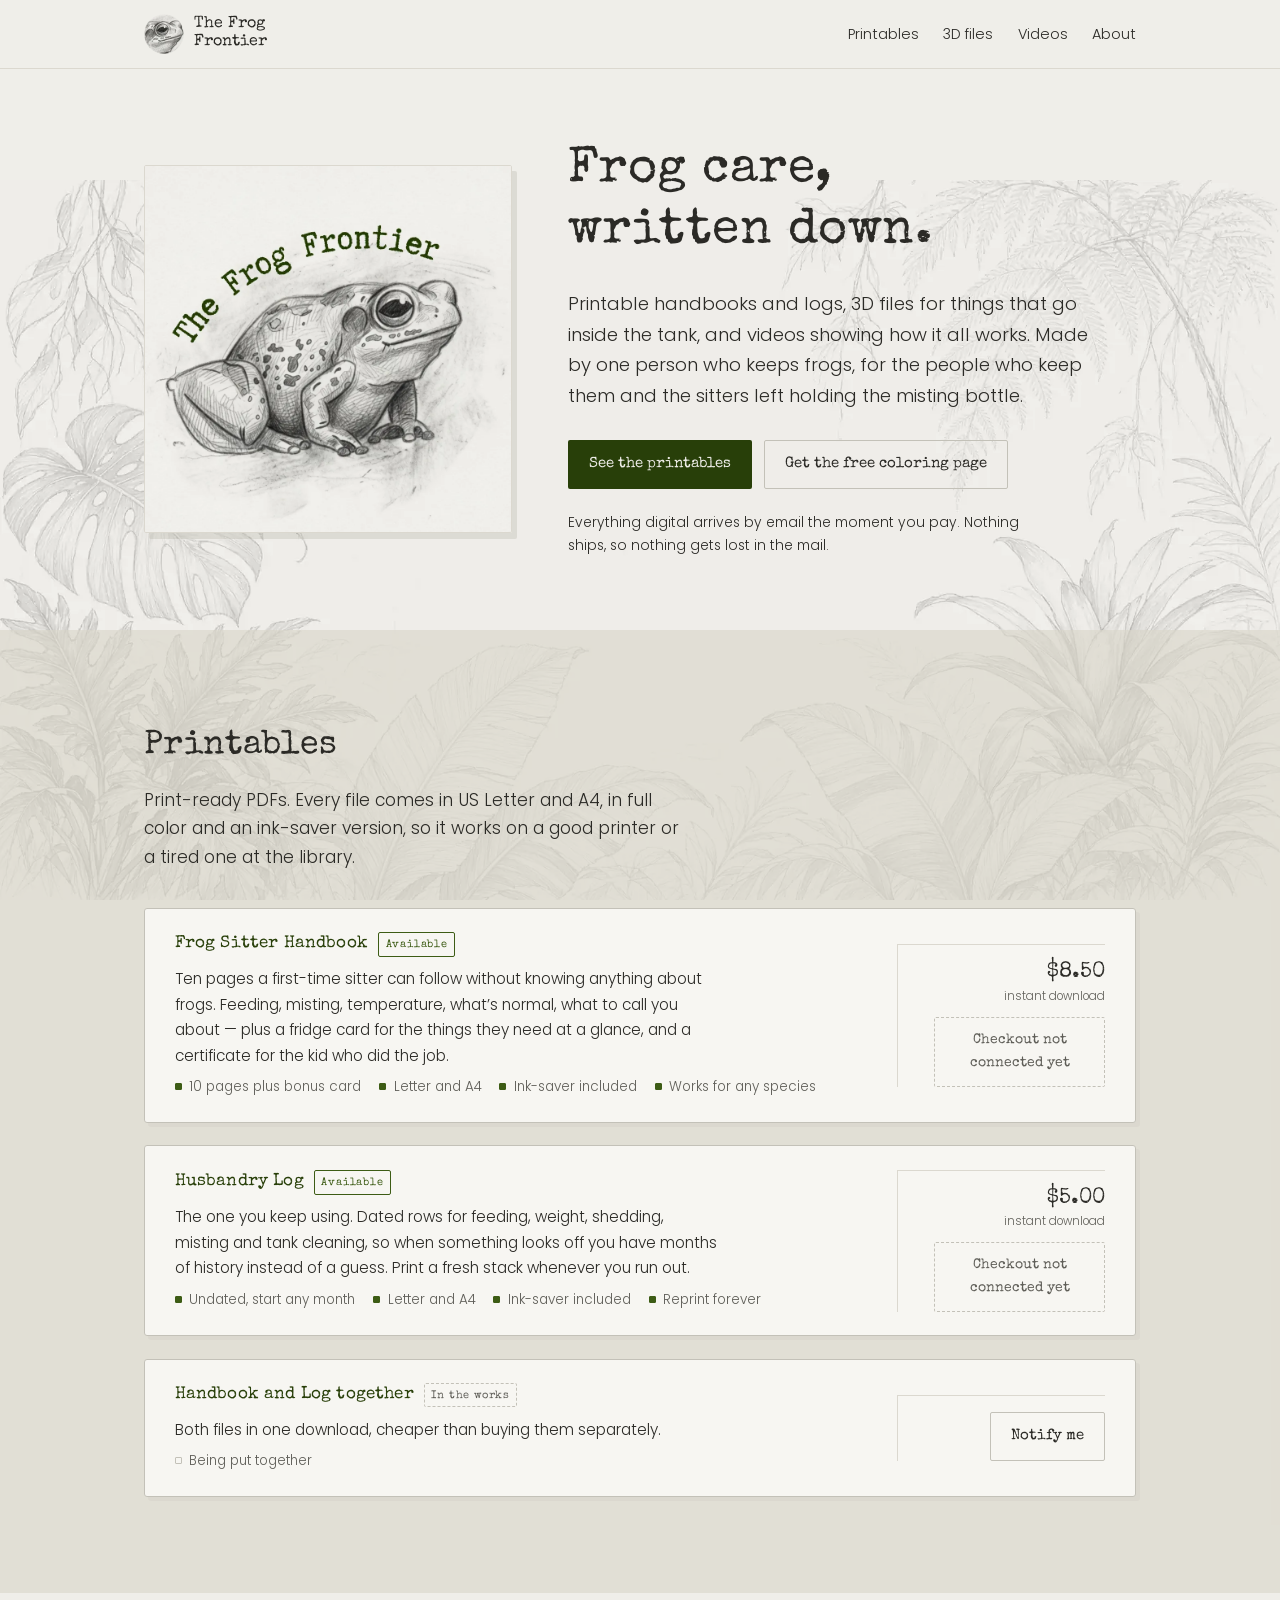
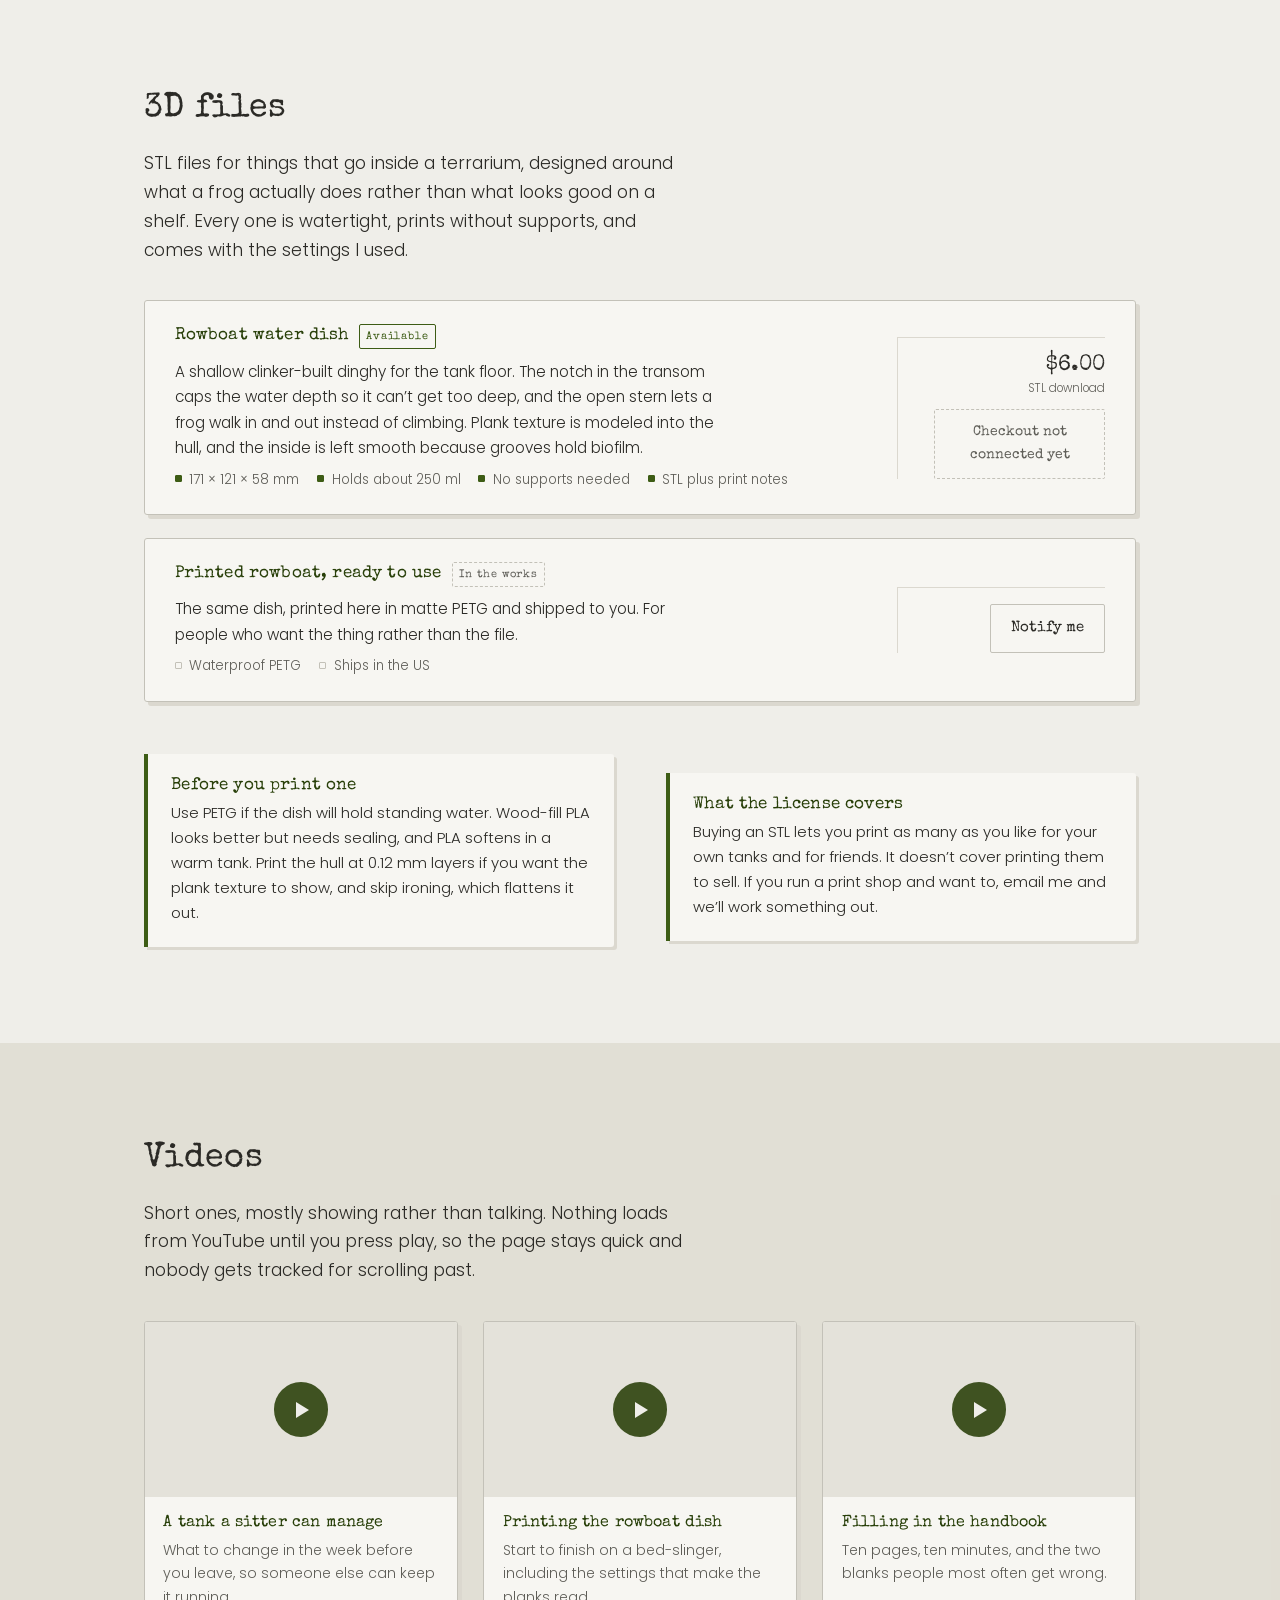
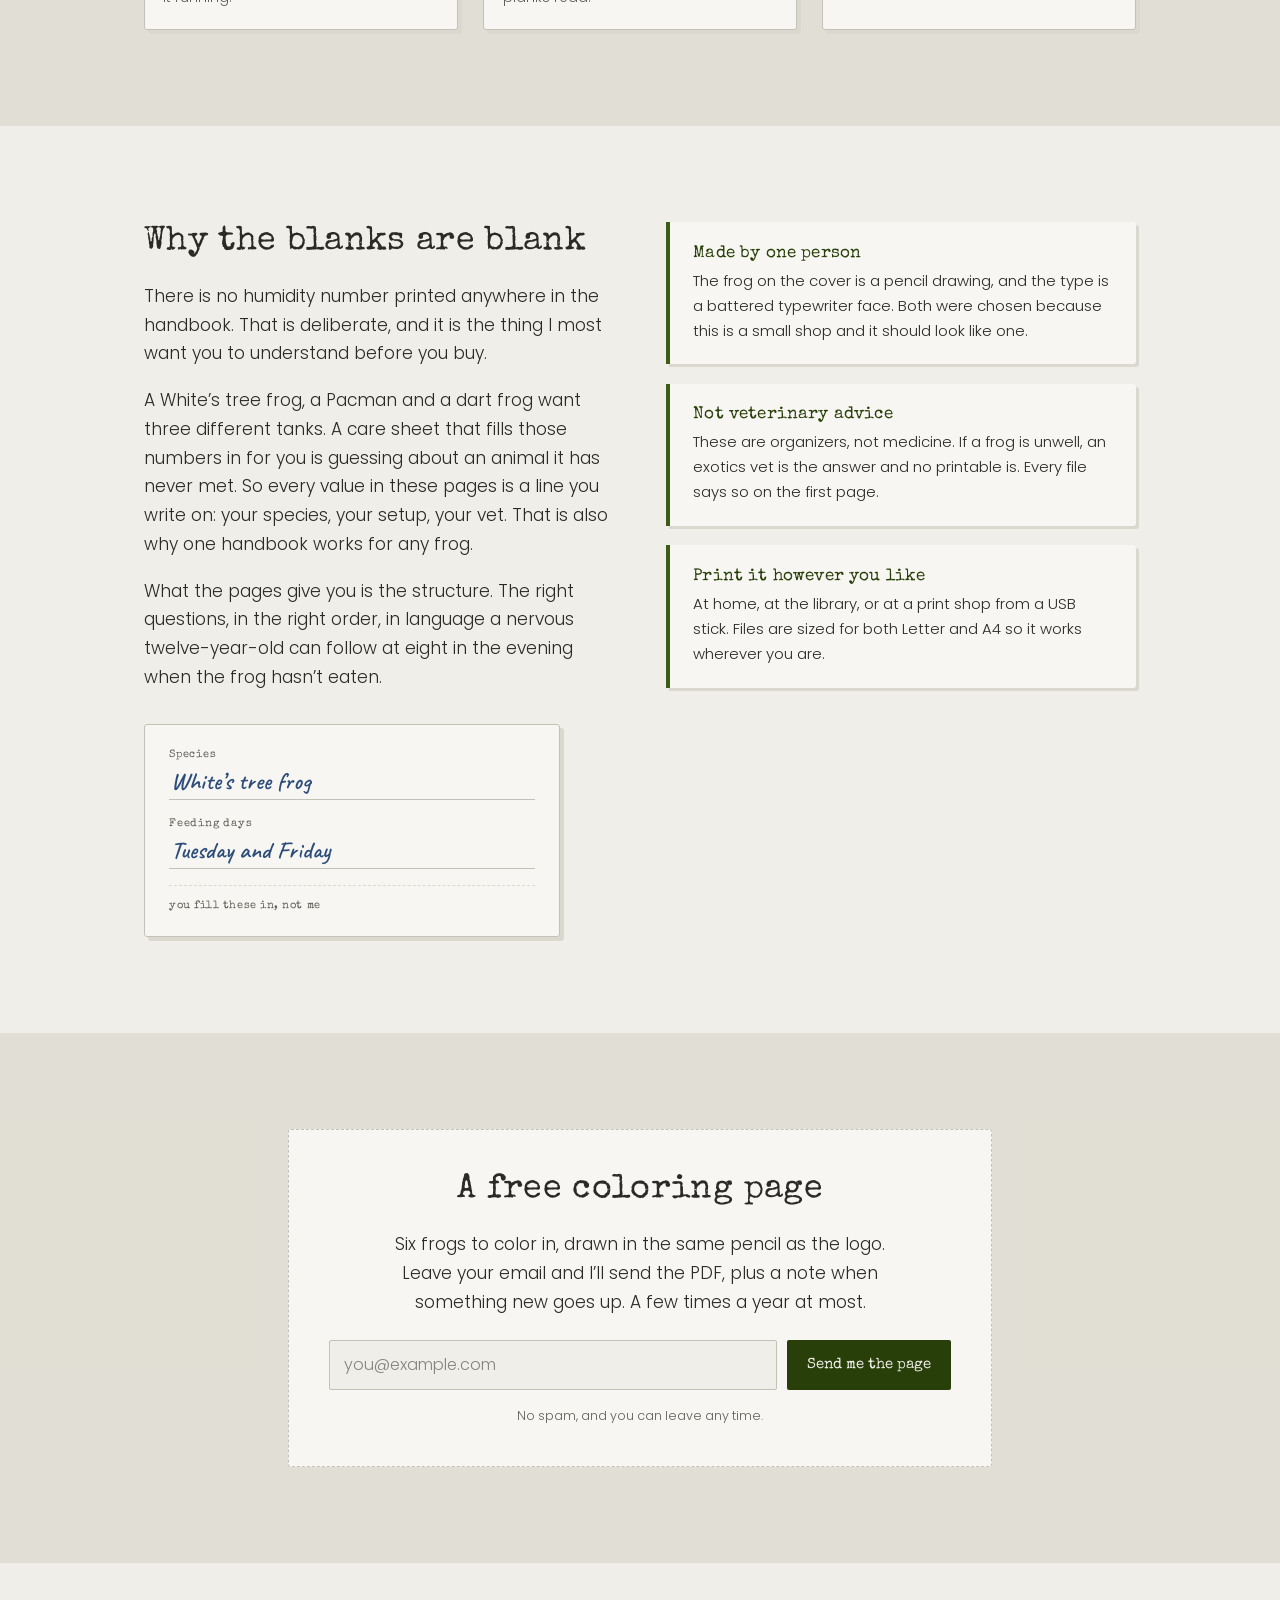
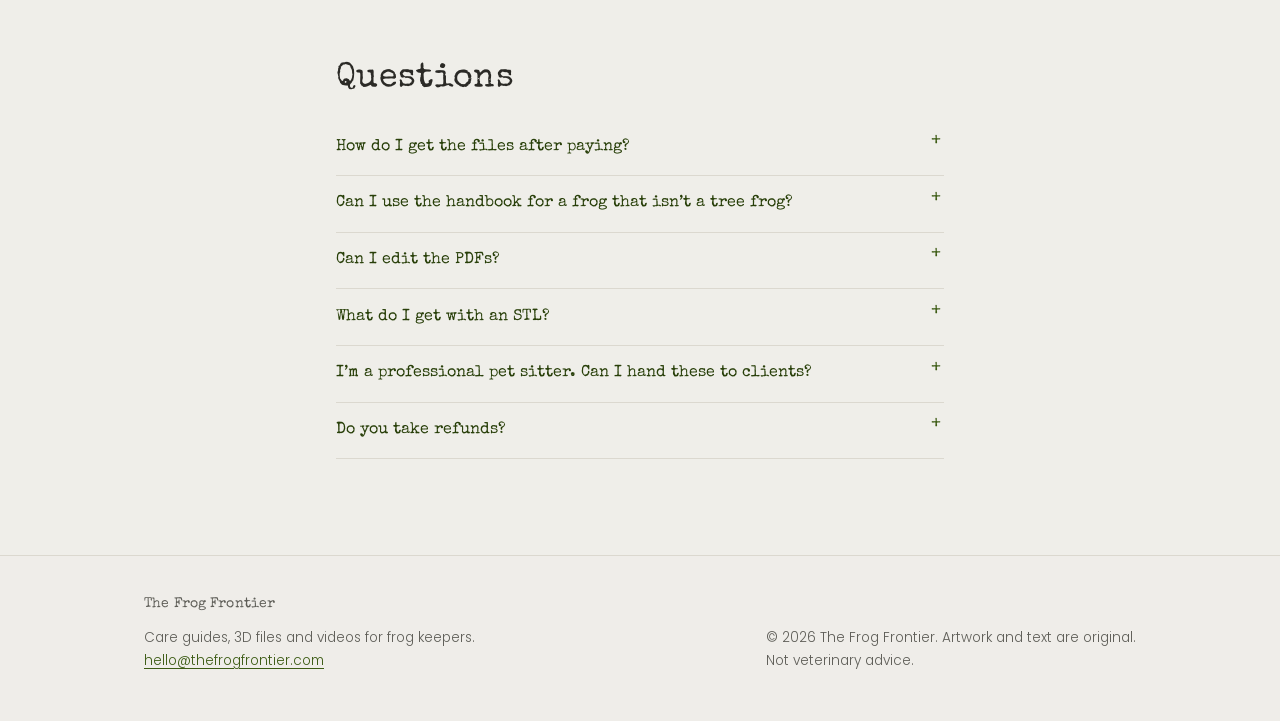
==== index-standalone.html @ b51dd968 "Add files via upload" ====
<!DOCTYPE html>
<!--
  THE FROG FRONTIER
  =================================================================
  SETUP: everything you need to change is marked with a comment.
  Search for SHOPIFY_CONFIG, PRODUCT_ID, VIDEO_ID, FORM_ACTION and EMAIL.
  Full instructions are in README.md.
  =================================================================
-->
<html lang="en">
<head>
<meta charset="utf-8">
<meta name="viewport" content="width=device-width, initial-scale=1">
<title>The Frog Frontier &mdash; printable care guides, 3D files and videos for frog keepers</title>
<meta name="description" content="Printable care handbooks and logs, 3D printable terrarium accessories, and videos for people who keep frogs. Instant downloads.">
<meta name="theme-color" content="#efeee9">
<link rel="icon" href="[data-uri]" sizes="any">
<link rel="apple-touch-icon" href="[data-uri]">
<meta property="og:title" content="The Frog Frontier">
<meta property="og:description" content="Printable care guides, 3D files and videos for frog keepers.">
<!-- OG_IMAGE: change to your real domain once the site is live -->
<meta property="og:image" content="https://YOUR-DOMAIN.com/assets/logo-700.jpg">
<meta property="og:type" content="website">

<style>
/* fonts served from this folder, not a CDN. Special Elite is Apache 2.0,
   Poppins and Caveat are SIL OFL. License files are in /fonts. */
@font-face{font-family:'Special Elite';src:url('[data-uri]') format('woff2');font-weight:400;font-display:swap;}
@font-face{font-family:'Poppins';src:url('[data-uri]') format('woff2');font-weight:300;font-display:swap;}
@font-face{font-family:'Poppins';src:url('[data-uri]') format('woff2');font-weight:400;font-display:swap;}
@font-face{font-family:'Poppins';src:url('[data-uri]') format('woff2');font-weight:500;font-display:swap;}
@font-face{font-family:'Caveat';src:url('[data-uri]') format('woff2');font-weight:400 700;font-display:swap;}

/* ============================================================ tokens
   Every color here is sampled from the logo drawing itself:
   the paper, the graphite, and the green of the typed wordmark. */
:root{
  --paper:#efeee9;
  --panel:#e4e2da;
  --card:#f7f6f2;
  --ink:#2b2a26;
  --graphite:#5f5e58;
  --green:#283f09;
  --green-mid:#3d5c15;
  --rule:#c3c1b8;
  --faint:#dbd8cf;
  --pen:#2c4d7a;

  --type:'Special Elite','Courier New',monospace;
  --body:'Poppins','Helvetica Neue',Arial,sans-serif;
  --hand:'Caveat','Segoe Script',cursive;

  --measure:34rem;
  --gutter:clamp(1.25rem,5vw,4rem);
}
*,*::before,*::after{box-sizing:border-box;}
html{-webkit-text-size-adjust:100%;scroll-behavior:smooth;}
@media (prefers-reduced-motion:reduce){
  html{scroll-behavior:auto;}
  *,*::before,*::after{animation-duration:.001ms!important;transition-duration:.001ms!important;}
}
body{
  margin:0;background:var(--paper);color:var(--ink);
  font-family:var(--body);font-weight:300;
  font-size:clamp(1rem,.97rem + .18vw,1.07rem);line-height:1.68;
}
img{max-width:100%;height:auto;display:block;}

/* Pencil foliage sits on a fixed layer behind everything. Anchored to the
   bottom at full width, so it behaves the same at 320px as at 2560px
   instead of zooming into an empty middle the way `cover` would. */
.leaves{position:fixed;inset:0;z-index:-1;pointer-events:none;
  background:var(--paper) url('[data-uri]') no-repeat bottom center;
  background-size:100% auto;}
a{color:var(--green-mid);text-underline-offset:3px;}
:focus-visible{outline:2.5px solid var(--green);outline-offset:3px;border-radius:2px;}

.wrap{max-width:70rem;margin-inline:auto;padding-inline:var(--gutter);}
.band{padding-block:clamp(3.25rem,7.5vw,6rem);}
.band--tint{background:rgba(217,214,200,.62);}
.band__intro{max-width:var(--measure);}

h1,h2,h3,.type{font-family:var(--type);font-weight:400;line-height:1.24;letter-spacing:.01em;}
h2{font-size:clamp(1.45rem,1.1rem + 1.5vw,2.1rem);margin:0 0 .55em;}
h3{font-size:1.06rem;margin:0 0 .3em;}
p{margin:0 0 1.05em;max-width:var(--measure);}
p:last-child{margin-bottom:0;}

.tag{font-family:var(--type);font-size:.71rem;letter-spacing:.07em;color:var(--graphite);
  border:1px dashed var(--rule);padding:.16em .55em;border-radius:2px;display:inline-block;
  white-space:nowrap;}
.tag--now{color:var(--green-mid);border-color:var(--green-mid);border-style:solid;}

.btn{font-family:var(--type);font-size:.92rem;text-decoration:none;cursor:pointer;
  display:inline-block;padding:.7rem 1.25rem;border-radius:2px;border:1.5px solid transparent;}
.btn--solid{background:var(--green);color:var(--paper);}
.btn--solid:hover{background:var(--green-mid);}
.btn--line{border-color:var(--rule);color:var(--ink);background:transparent;}
.btn--line:hover{border-color:var(--green);}

/* ============================================================ header */
.masthead{position:sticky;top:0;z-index:30;background:var(--paper);border-bottom:1px solid var(--faint);}
.masthead .wrap{display:flex;align-items:center;justify-content:space-between;gap:1rem;min-height:4.25rem;}
.mark{display:flex;align-items:center;gap:.65rem;text-decoration:none;color:var(--ink);}
.mark img{width:40px;height:40px;border-radius:50%;flex:none;}
.mark b{font-family:var(--type);font-weight:400;font-size:.98rem;line-height:1.12;}
.nav{display:flex;align-items:center;gap:clamp(.7rem,1.9vw,1.6rem);}
.nav a{font-size:.9rem;color:var(--ink);text-decoration:none;}
.nav a:hover{color:var(--green-mid);text-decoration:underline;}
@media (max-width:52rem){.nav a.hide-md{display:none;}}
@media (max-width:30rem){.mark b{font-size:.86rem;}}
@media (max-width:25rem){
  .nav{gap:.5rem;}
  .nav a{font-size:.8rem;}
  .mark img{width:33px;height:33px;}
  .mark b{font-size:.76rem;}
  .masthead .wrap{gap:.5rem;}
}

/* ============================================================ hero */
.hero{padding-block:clamp(2.25rem,6vw,4.5rem);}
.hero .wrap{display:grid;gap:clamp(2rem,5vw,3.5rem);align-items:center;
  grid-template-columns:minmax(0,1fr);}
@media (min-width:58rem){.hero .wrap{grid-template-columns:minmax(0,23rem) minmax(0,1fr);}}
.hero__art{max-width:24rem;width:100%;justify-self:center;}
.hero__art img{border-radius:2px;border:1px solid var(--faint);box-shadow:5px 6px 0 rgba(157,153,138,.22);}
.hero h1{font-size:clamp(1.95rem,1.3rem + 3vw,3.1rem);margin:0 0 .5em;max-width:15ch;}
.hero .lede{font-size:1.07em;max-width:33rem;color:var(--ink);}
.actions{display:flex;flex-wrap:wrap;gap:.75rem;margin-top:1.75rem;}
.hero__note{font-size:.86rem;color:var(--ink);margin-top:1.4rem;max-width:30rem;}

/* ============================================================ product rows */
.shelf{list-style:none;margin:2.25rem 0 0;padding:0;display:grid;gap:1.4rem;}
.item{background:var(--card);border:1px solid var(--rule);border-radius:3px;
  padding:1.45rem clamp(1.1rem,3vw,1.85rem);box-shadow:4px 4px 0 var(--faint);
  display:grid;gap:1.3rem 2.2rem;grid-template-columns:minmax(0,1fr);}
@media (min-width:50rem){
  .item{grid-template-columns:minmax(0,1fr) 13rem;align-items:center;}
  .item__buy{text-align:right;border-top:0;border-left:1px solid var(--faint);padding:0 0 0 2.2rem;}
}
.item__buy{border-top:1px solid var(--faint);padding-top:1rem;}
.item__head{display:flex;flex-wrap:wrap;align-items:baseline;gap:.65rem;margin-bottom:.45rem;}
.item h3{color:var(--green);}
.item p{font-size:.95rem;margin-bottom:.5rem;}
.spec{list-style:none;margin:0;padding:0;font-size:.84rem;color:var(--graphite);
  display:flex;flex-wrap:wrap;gap:.2rem 1.1rem;}
.spec li{position:relative;padding-left:.92rem;}
.spec li::before{content:'';position:absolute;left:0;top:.5em;width:.44rem;height:.44rem;
  border:1.5px solid var(--rule);border-radius:1px;}
.spec li.done::before{background:var(--green-mid);border-color:var(--green-mid);}
.price{font-family:var(--type);font-size:1.35rem;display:block;line-height:1.1;}
.price small{font-family:var(--body);font-size:.72rem;color:var(--graphite);display:block;margin-top:.28rem;}

/* Shopify Buy Button mounts here. With iframe:false the button inherits
   the page stylesheet, so it matches every other button on the site. */
.buy{margin-top:.9rem;}
.buy .shopify-buy__btn{font-family:var(--type);font-size:.92rem;background:var(--green);
  color:var(--paper);border:0;border-radius:2px;padding:.7rem 1.25rem;cursor:pointer;
  width:100%;}
.buy .shopify-buy__btn:hover{background:var(--green-mid);}
.buy .shopify-buy__btn-wrapper{margin:0;}
.buy__pending{display:block;font-family:var(--type);font-size:.85rem;color:var(--graphite);
  border:1.5px dashed var(--rule);border-radius:2px;padding:.7rem .5rem;text-align:center;}

/* ============================================================ sample line */
.sample{background:var(--card);border:1px solid var(--rule);border-radius:3px;
  padding:1.3rem 1.5rem;box-shadow:4px 4px 0 var(--faint);max-width:26rem;}
.sample__label{font-family:var(--type);font-size:.69rem;letter-spacing:.07em;color:var(--graphite);
  display:block;margin-bottom:.05rem;}
.sample__line{border-bottom:1.5px solid var(--rule);min-height:2rem;padding-left:.15rem;
  font-family:var(--hand);font-weight:600;font-size:1.5rem;line-height:1.4;color:var(--pen);
  margin-bottom:.95rem;}
.sample__line:last-of-type{margin-bottom:0;}
.sample__cap{font-family:var(--type);font-size:.68rem;color:var(--graphite);letter-spacing:.05em;
  margin-top:1.05rem;padding-top:.65rem;border-top:1.5px dashed var(--faint);}

/* ============================================================ videos */
.films{list-style:none;margin:2.25rem 0 0;padding:0;display:grid;gap:1.6rem;
  grid-template-columns:repeat(auto-fit,minmax(min(100%,17rem),1fr));}
.film{background:var(--card);border:1px solid var(--rule);border-radius:3px;overflow:hidden;
  box-shadow:4px 4px 0 var(--faint);display:flex;flex-direction:column;}
.film__frame{position:relative;aspect-ratio:16/9;background:var(--panel);border:0;padding:0;
  width:100%;cursor:pointer;display:block;}
.film__frame img{width:100%;height:100%;object-fit:cover;}
.film__play{position:absolute;inset:0;display:grid;place-items:center;}
.film__play span{width:3.4rem;height:3.4rem;border-radius:50%;background:rgba(40,63,9,.88);
  display:grid;place-items:center;}
.film__play span::after{content:'';border-left:.85rem solid var(--paper);
  border-top:.55rem solid transparent;border-bottom:.55rem solid transparent;margin-left:.22rem;}
.film__frame:hover .film__play span{background:var(--green);}
.film__frame iframe{position:absolute;inset:0;width:100%;height:100%;border:0;}
.film__body{padding:1.05rem 1.15rem 1.2rem;}
.film__body h3{font-size:1rem;color:var(--green);}
.film__body p{font-size:.88rem;color:var(--graphite);margin:0;}

/* ============================================================ notes + faq */
.split{display:grid;gap:clamp(1.75rem,4.5vw,3.25rem);grid-template-columns:minmax(0,1fr);}
@media (min-width:52rem){.split{grid-template-columns:minmax(0,1fr) minmax(0,1fr);align-items:start;}}
.note{background:var(--card);border-left:4px solid var(--green-mid);padding:1.3rem 1.45rem;
  border-radius:0 3px 3px 0;box-shadow:3px 3px 0 var(--faint);}
.note + .note{margin-top:1.2rem;}
.note h3{color:var(--green);}
.note p{font-size:.93rem;}

.signup{background:var(--card);border:1.5px dashed var(--rule);border-radius:3px;
  padding:clamp(1.5rem,4vw,2.5rem);max-width:44rem;margin-inline:auto;text-align:center;}
.signup p{margin-inline:auto;}
.signup form{display:flex;flex-wrap:wrap;gap:.65rem;justify-content:center;margin-top:1.5rem;}
.signup input{font-family:var(--body);font-weight:300;font-size:1rem;padding:.7rem .9rem;
  flex:1 1 17rem;min-width:min(100%,17rem);border:1.5px solid var(--rule);border-radius:2px;
  background:var(--paper);color:var(--ink);}
.signup input::placeholder{color:#85847d;}
.signup button{border:0;}
.fineprint{font-size:.79rem;color:var(--graphite);margin-top:.95rem;}

.faq{max-width:46rem;margin-inline:auto;}
.faq details{border-bottom:1px solid var(--faint);}
.faq summary{font-family:var(--type);font-size:1rem;cursor:pointer;color:var(--green);
  padding:.9rem 2rem .9rem 0;position:relative;list-style:none;}
.faq summary::-webkit-details-marker{display:none;}
.faq summary::after{content:'+';position:absolute;right:.2rem;top:.8rem;font-size:1.25rem;
  line-height:1;color:var(--green-mid);}
.faq details[open] summary::after{content:'\2013';}
.faq details p{font-size:.93rem;padding-bottom:1.05rem;max-width:none;}

.foot{border-top:1px solid var(--faint);padding-block:2.5rem 3rem;font-size:.85rem;
  color:var(--graphite);background:rgba(239,238,233,.78);}
.foot .wrap{display:flex;flex-wrap:wrap;gap:1.3rem;justify-content:space-between;align-items:flex-end;}
.foot a{color:var(--green-mid);}
</style>
</head>
<body>
<div class="leaves" aria-hidden="true"></div>

<header class="masthead">
  <div class="wrap">
    <a class="mark" href="#top">
      <img src="[data-uri]" alt="" width="40" height="40">
      <b>The Frog<br>Frontier</b>
    </a>
    <nav class="nav" aria-label="Sections">
      <a href="#printables">Printables</a>
      <a href="#files">3D files</a>
      <a href="#videos">Videos</a>
      <a href="#about" class="hide-md">About</a>
    </nav>
  </div>
</header>

<main id="top">

  <section class="hero">
    <div class="wrap">
      <div class="hero__art">
        <img src="[data-uri]" width="900" height="900" fetchpriority="high"
             alt="The Frog Frontier: a pencil drawing of a tree frog sitting beside a leaf.">
      </div>
      <div>
        <h1>Frog care, written down.</h1>
        <p class="lede">Printable handbooks and logs, 3D files for things that go inside
          the tank, and videos showing how it all works. Made by one person who keeps frogs,
          for the people who keep them and the sitters left holding the misting bottle.</p>
        <div class="actions">
          <a class="btn btn--solid" href="#printables">See the printables</a>
          <a class="btn btn--line" href="#free">Get the free coloring page</a>
        </div>
        <p class="hero__note">Everything digital arrives by email the moment you pay.
          Nothing ships, so nothing gets lost in the mail.</p>
      </div>
    </div>
  </section>

  <!-- ==================================================== PRINTABLES -->
  <section class="band band--tint" id="printables">
    <div class="wrap">
      <div class="band__intro">
        <h2>Printables</h2>
        <p>Print-ready PDFs. Every file comes in US Letter and A4, in full color and an
          ink-saver version, so it works on a good printer or a tired one at the library.</p>
      </div>

      <ul class="shelf">

        <li class="item">
          <div class="item__body">
            <div class="item__head">
              <h3>Frog Sitter Handbook</h3>
              <span class="tag tag--now">Available</span>
            </div>
            <p>Ten pages a first-time sitter can follow without knowing anything about frogs.
              Feeding, misting, temperature, what&rsquo;s normal, what to call you about &mdash;
              plus a fridge card for the things they need at a glance, and a certificate for
              the kid who did the job.</p>
            <ul class="spec">
              <li class="done">10 pages plus bonus card</li>
              <li class="done">Letter and A4</li>
              <li class="done">Ink-saver included</li>
              <li class="done">Works for any species</li>
            </ul>
          </div>
          <div class="item__buy">
            <span class="price">$8.50<small>instant download</small></span>
            <!-- PRODUCT_ID: paste the Shopify product ID for the handbook -->
            <div class="buy" data-shopify-id="PRODUCT_ID_HANDBOOK">
              <span class="buy__pending">Checkout not connected yet</span>
            </div>
          </div>
        </li>

        <li class="item">
          <div class="item__body">
            <div class="item__head">
              <h3>Husbandry Log</h3>
              <span class="tag tag--now">Available</span>
            </div>
            <p>The one you keep using. Dated rows for feeding, weight, shedding, misting and
              tank cleaning, so when something looks off you have months of history instead
              of a guess. Print a fresh stack whenever you run out.</p>
            <ul class="spec">
              <li class="done">Undated, start any month</li>
              <li class="done">Letter and A4</li>
              <li class="done">Ink-saver included</li>
              <li class="done">Reprint forever</li>
            </ul>
          </div>
          <div class="item__buy">
            <span class="price">$5.00<small>instant download</small></span>
            <!-- PRODUCT_ID: Husbandry Log -->
            <div class="buy" data-shopify-id="PRODUCT_ID_LOG">
              <span class="buy__pending">Checkout not connected yet</span>
            </div>
          </div>
        </li>

        <li class="item">
          <div class="item__body">
            <div class="item__head">
              <h3>Handbook and Log together</h3>
              <span class="tag">In the works</span>
            </div>
            <p>Both files in one download, cheaper than buying them separately.</p>
            <ul class="spec"><li>Being put together</li></ul>
          </div>
          <div class="item__buy">
            <a class="btn btn--line" href="#free">Notify me</a>
          </div>
        </li>

      </ul>
    </div>
  </section>

  <!-- ==================================================== 3D FILES -->
  <section class="band" id="files">
    <div class="wrap">
      <div class="band__intro">
        <h2>3D files</h2>
        <p>STL files for things that go inside a terrarium, designed around what a frog
          actually does rather than what looks good on a shelf. Every one is watertight,
          prints without supports, and comes with the settings I used.</p>
      </div>

      <ul class="shelf">

        <li class="item">
          <div class="item__body">
            <div class="item__head">
              <h3>Rowboat water dish</h3>
              <span class="tag tag--now">Available</span>
            </div>
            <p>A shallow clinker-built dinghy for the tank floor. The notch in the transom
              caps the water depth so it can&rsquo;t get too deep, and the open stern lets a
              frog walk in and out instead of climbing. Plank texture is modeled into the
              hull, and the inside is left smooth because grooves hold biofilm.</p>
            <ul class="spec">
              <li class="done">171 &times; 121 &times; 58 mm</li>
              <li class="done">Holds about 250 ml</li>
              <li class="done">No supports needed</li>
              <li class="done">STL plus print notes</li>
            </ul>
          </div>
          <div class="item__buy">
            <span class="price">$6.00<small>STL download</small></span>
            <!-- PRODUCT_ID: Rowboat STL -->
            <div class="buy" data-shopify-id="PRODUCT_ID_ROWBOAT">
              <span class="buy__pending">Checkout not connected yet</span>
            </div>
          </div>
        </li>

        <li class="item">
          <div class="item__body">
            <div class="item__head">
              <h3>Printed rowboat, ready to use</h3>
              <span class="tag">In the works</span>
            </div>
            <p>The same dish, printed here in matte PETG and shipped to you. For people who
              want the thing rather than the file.</p>
            <ul class="spec"><li>Waterproof PETG</li><li>Ships in the US</li></ul>
          </div>
          <div class="item__buy">
            <a class="btn btn--line" href="#free">Notify me</a>
          </div>
        </li>

      </ul>

      <div class="split" style="margin-top:clamp(2.25rem,5vw,3.25rem);">
        <div class="note">
          <h3>Before you print one</h3>
          <p>Use PETG if the dish will hold standing water. Wood-fill PLA looks better but
            needs sealing, and PLA softens in a warm tank. Print the hull at 0.12 mm layers
            if you want the plank texture to show, and skip ironing, which flattens it out.</p>
        </div>
        <div class="note">
          <h3>What the license covers</h3>
          <p>Buying an STL lets you print as many as you like for your own tanks and for
            friends. It doesn&rsquo;t cover printing them to sell. If you run a print shop
            and want to, email me and we&rsquo;ll work something out.</p>
        </div>
      </div>
    </div>
  </section>

  <!-- ==================================================== VIDEOS -->
  <section class="band band--tint" id="videos">
    <div class="wrap">
      <div class="band__intro">
        <h2>Videos</h2>
        <p>Short ones, mostly showing rather than talking. Nothing loads from YouTube until
          you press play, so the page stays quick and nobody gets tracked for scrolling past.</p>
      </div>

      <ul class="films">
        <!-- VIDEO_ID: replace each data-yt with the 11-character YouTube ID -->
        <li class="film">
          <button class="film__frame" data-yt="VIDEO_ID_1"
                  aria-label="Play: Setting up a tank a sitter can manage">
            <img src="https://i.ytimg.com/vi/VIDEO_ID_1/hqdefault.jpg" alt="" loading="lazy"
                 onerror="this.remove()">
            <span class="film__play"><span></span></span>
          </button>
          <div class="film__body">
            <h3>A tank a sitter can manage</h3>
            <p>What to change in the week before you leave, so someone else can keep it running.</p>
          </div>
        </li>

        <li class="film">
          <button class="film__frame" data-yt="VIDEO_ID_2"
                  aria-label="Play: Printing the rowboat water dish">
            <img src="https://i.ytimg.com/vi/VIDEO_ID_2/hqdefault.jpg" alt="" loading="lazy"
                 onerror="this.remove()">
            <span class="film__play"><span></span></span>
          </button>
          <div class="film__body">
            <h3>Printing the rowboat dish</h3>
            <p>Start to finish on a bed-slinger, including the settings that make the planks read.</p>
          </div>
        </li>

        <li class="film">
          <button class="film__frame" data-yt="VIDEO_ID_3"
                  aria-label="Play: Filling in the handbook">
            <img src="https://i.ytimg.com/vi/VIDEO_ID_3/hqdefault.jpg" alt="" loading="lazy"
                 onerror="this.remove()">
            <span class="film__play"><span></span></span>
          </button>
          <div class="film__body">
            <h3>Filling in the handbook</h3>
            <p>Ten pages, ten minutes, and the two blanks people most often get wrong.</p>
          </div>
        </li>
      </ul>
    </div>
  </section>

  <!-- ==================================================== ABOUT -->
  <section class="band" id="about">
    <div class="wrap split">
      <div>
        <h2>Why the blanks are blank</h2>
        <p>There is no humidity number printed anywhere in the handbook. That is deliberate,
          and it is the thing I most want you to understand before you buy.</p>
        <p>A White&rsquo;s tree frog, a Pacman and a dart frog want three different tanks.
          A care sheet that fills those numbers in for you is guessing about an animal it has
          never met. So every value in these pages is a line you write on: your species, your
          setup, your vet. That is also why one handbook works for any frog.</p>
        <p>What the pages give you is the structure. The right questions, in the right order,
          in language a nervous twelve-year-old can follow at eight in the evening when the
          frog hasn&rsquo;t eaten.</p>

        <div class="sample" style="margin-top:2rem;">
          <span class="sample__label">Species</span>
          <div class="sample__line">White&rsquo;s tree frog</div>
          <span class="sample__label">Feeding days</span>
          <div class="sample__line">Tuesday and Friday</div>
          <p class="sample__cap">you fill these in, not me</p>
        </div>
      </div>

      <div>
        <div class="note">
          <h3>Made by one person</h3>
          <p>The frog on the cover is a pencil drawing, and the type is a battered typewriter
            face. Both were chosen because this is a small shop and it should look like one.</p>
        </div>
        <div class="note">
          <h3>Not veterinary advice</h3>
          <p>These are organizers, not medicine. If a frog is unwell, an exotics vet is the
            answer and no printable is. Every file says so on the first page.</p>
        </div>
        <div class="note">
          <h3>Print it however you like</h3>
          <p>At home, at the library, or at a print shop from a USB stick. Files are sized for
            both Letter and A4 so it works wherever you are.</p>
        </div>
      </div>
    </div>
  </section>

  <!-- ==================================================== FREE PAGE -->
  <section class="band band--tint" id="free">
    <div class="wrap">
      <div class="signup">
        <h2>A free coloring page</h2>
        <p>Six frogs to color in, drawn in the same pencil as the logo. Leave your email and
          I&rsquo;ll send the PDF, plus a note when something new goes up. A few times a year
          at most.</p>
        <!-- FORM_ACTION: point this at Kit, Buttondown or Mailchimp. Until then it
             opens the visitor's mail app, which works but is clumsy. -->
        <form action="mailto:hello@thefrogfrontier.com" method="post" enctype="text/plain">
          <label for="email" style="position:absolute;left:-9999px;">Email address</label>
          <input id="email" type="email" name="email" placeholder="you@example.com" required>
          <button class="btn btn--solid" type="submit">Send me the page</button>
        </form>
        <p class="fineprint">No spam, and you can leave any time.</p>
      </div>
    </div>
  </section>

  <!-- ==================================================== FAQ -->
  <section class="band">
    <div class="wrap faq">
      <h2>Questions</h2>

      <details>
        <summary>How do I get the files after paying?</summary>
        <p>A download link is emailed to you automatically as soon as the payment clears,
          and the link stays good if you need the file again later. Check the spam folder
          on the first one.</p>
      </details>

      <details>
        <summary>Can I use the handbook for a frog that isn&rsquo;t a tree frog?</summary>
        <p>Yes. Because the care values are blanks you fill in, the same handbook works for a
          Pacman, a dart frog, a toad, or anything else you keep. If you keep more than one,
          print a second copy of the two pages that describe an individual animal.</p>
      </details>

      <details>
        <summary>Can I edit the PDFs?</summary>
        <p>They&rsquo;re finished print-ready files rather than templates, so the text
          isn&rsquo;t editable. The pages are meant to be filled in by hand, which is the
          point when a sitter needs to scribble a note at the tank.</p>
      </details>

      <details>
        <summary>What do I get with an STL?</summary>
        <p>The mesh file itself, plus a short notes page with the material, layer height and
          orientation I use. No slicer profile, because those don&rsquo;t travel well between
          machines.</p>
      </details>

      <details>
        <summary>I&rsquo;m a professional pet sitter. Can I hand these to clients?</summary>
        <p>The standard license covers printing copies for your own frog and your own sitter.
          For handing them out across a pet-sitting business, email me and I&rsquo;ll sort
          out a commercial license.</p>
      </details>

      <details>
        <summary>Do you take refunds?</summary>
        <p>Digital files can&rsquo;t really be returned once they&rsquo;re delivered. But if
          something won&rsquo;t open or prints wrong, email me and I&rsquo;ll fix it or
          refund you.</p>
      </details>
    </div>
  </section>

</main>

<footer class="foot">
  <div class="wrap">
    <div>
      <p class="type">The Frog Frontier</p>
      <p style="margin-top:.3rem;">Care guides, 3D files and videos for frog keepers.<br>
        <!-- EMAIL -->
        <a href="mailto:hello@thefrogfrontier.com">hello@thefrogfrontier.com</a></p>
    </div>
    <div>
      <p>&copy; <span id="yr">2026</span> The Frog Frontier. Artwork and text are original.<br>
        Not veterinary advice.</p>
    </div>
  </div>
</footer>

<script>
(function () {
  'use strict';

  var yr = document.getElementById('yr');
  if (yr) { yr.textContent = new Date().getFullYear(); }

  /* Not every environment ships a full console. Preview panes and in-app
     browsers often stub it with only a couple of methods, and calling a
     missing one throws, which is worse than the message was useful. */
  function say(kind, a, b) {
    try {
      var c = window.console;
      if (!c) { return; }
      var fn = (typeof c[kind] === 'function') ? c[kind] : c.log;
      if (typeof fn === 'function') { fn.call(c, a, b); }
    } catch (e) { /* logging must never be the thing that breaks */ }
  }

  /* ---------------------------------------------------------------
     SHOPIFY_CONFIG
     Fill these two in from your Shopify admin. Both are safe to have
     in public code: the storefront token is read-only and is meant to
     ship in a browser. Never put an Admin API key here.
     --------------------------------------------------------------- */
  var SHOPIFY_CONFIG = {
    domain: 'YOUR-STORE.myshopify.com',
    storefrontAccessToken: 'YOUR_STOREFRONT_ACCESS_TOKEN',
    moneyFormat: '${{amount}}'
  };

  var SDK = 'https://sdks.shopifycdn.com/buy-button/latest/buy-button-storefront.min.js';

  var slots = [];

  /* Each block is guarded on its own. A checkout that fails to initialise
     must not take the video players down with it, and neither should be
     able to stop the page rendering. */
  try {
    slots = [].slice.call(document.querySelectorAll('.buy[data-shopify-id]'))
      .filter(function (el) { return !/^PRODUCT_ID/.test(el.dataset.shopifyId); });

    var configured = SHOPIFY_CONFIG.domain.indexOf('YOUR-STORE') === -1
                  && SHOPIFY_CONFIG.storefrontAccessToken.indexOf('YOUR_') === -1;

    if (!configured) {
      say('info', '[Frog Frontier] Shopify not configured yet. Fill in SHOPIFY_CONFIG and each data-shopify-id.');
    } else if (slots.length) {
      loadScript(SDK, initShopify);
    }
  } catch (e) {
    say('warn', '[Frog Frontier] checkout setup skipped:', e);
  }

  function loadScript(src, done) {
    if (window.ShopifyBuy && window.ShopifyBuy.UI) { done(); return; }
    var s = document.createElement('script');
    s.async = true; s.src = src;
    s.onload = done;
    s.onerror = function () { say('warn', '[Frog Frontier] Shopify SDK failed to load.'); };
    document.head.appendChild(s);
  }

  function initShopify() {
   try {
    var client = ShopifyBuy.buildClient({
      domain: SHOPIFY_CONFIG.domain,
      storefrontAccessToken: SHOPIFY_CONFIG.storefrontAccessToken
    });

    ShopifyBuy.UI.onReady(client).then(function (ui) {

      slots.forEach(function (node) {
        node.innerHTML = '';
        ui.createComponent('product', {
          id: node.dataset.shopifyId,
          node: node,
          moneyFormat: encodeURIComponent(SHOPIFY_CONFIG.moneyFormat),
          options: {
            product: {
              /* iframe:false lets the button inherit this page's CSS,
                 so it matches every other button on the site. */
              iframe: false,
              buttonDestination: 'cart',
              contents: { img: false, title: false, price: false, options: false },
              text: { button: 'Add to cart' }
            }
          }
        });
      });

      /* One cart for the whole page, styled to the brand. */
      ui.createComponent('cart', {
        options: {
          cart: {
            startsOpen: false,
            popup: false,
            text: { title: 'Your cart', button: 'Checkout', total: 'Total', notice: 'Digital files are emailed to you after checkout.' },
            styles: {
              button: { 'font-family': 'Special Elite, monospace', 'background-color': '#283f09',
                        ':hover': { 'background-color': '#3d5c15' },
                        ':focus': { 'background-color': '#3d5c15' }, 'border-radius': '2px' }
            }
          },
          toggle: {
            styles: {
              toggle: { 'font-family': 'Special Elite, monospace', 'background-color': '#283f09',
                        ':hover': { 'background-color': '#3d5c15' },
                        ':focus': { 'background-color': '#3d5c15' } }
            }
          }
        }
      });
    });
   } catch (e) { say('warn', '[Frog Frontier] checkout unavailable:', e); }
  }

  /* ---------------------------------------------------------------
     YouTube: nothing is requested from Google until someone presses
     play. Uses the no-cookie host so a visitor who never plays a
     video is never tracked by it.
     --------------------------------------------------------------- */
  try {
  document.querySelectorAll('.film__frame[data-yt]').forEach(function (btn) {
    btn.addEventListener('click', function () {
      var id = btn.dataset.yt;
      if (/^VIDEO_ID/.test(id)) {
        say('info', '[Frog Frontier] Replace data-yt="' + id + '" with a real YouTube video ID.');
        return;
      }
      var frame = document.createElement('iframe');
      frame.src = 'https://www.youtube-nocookie.com/embed/' + encodeURIComponent(id) +
                  '?autoplay=1&rel=0';
      frame.title = btn.getAttribute('aria-label').replace(/^Play:\s*/, '');
      frame.allow = 'accelerometer; autoplay; encrypted-media; picture-in-picture; web-share';
      frame.allowFullscreen = true;
      btn.replaceWith(frame);
      var holder = document.createElement('div');
      holder.className = 'film__frame';
      frame.parentNode.insertBefore(holder, frame);
      holder.appendChild(frame);
    });
  });
  } catch (e) { say('warn', '[Frog Frontier] video players unavailable:', e); }

})();
</script>
</body>
</html>
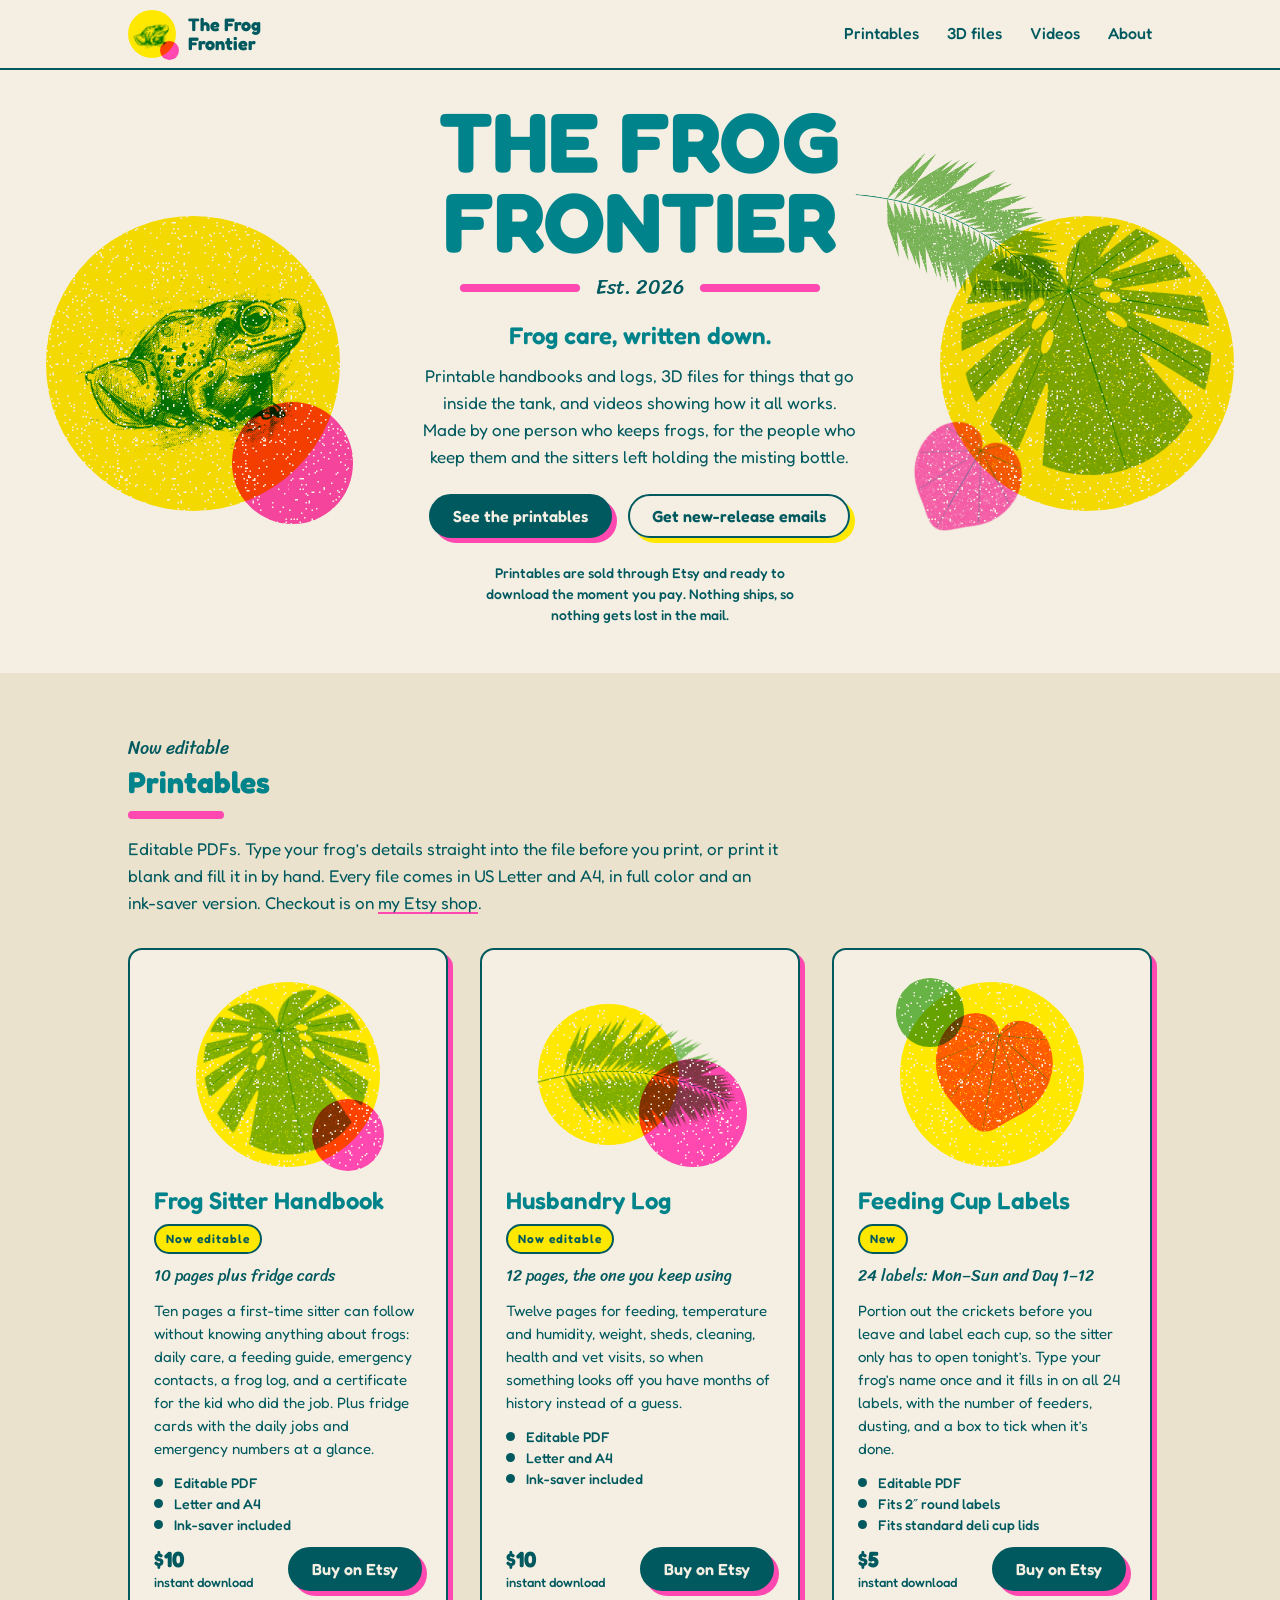
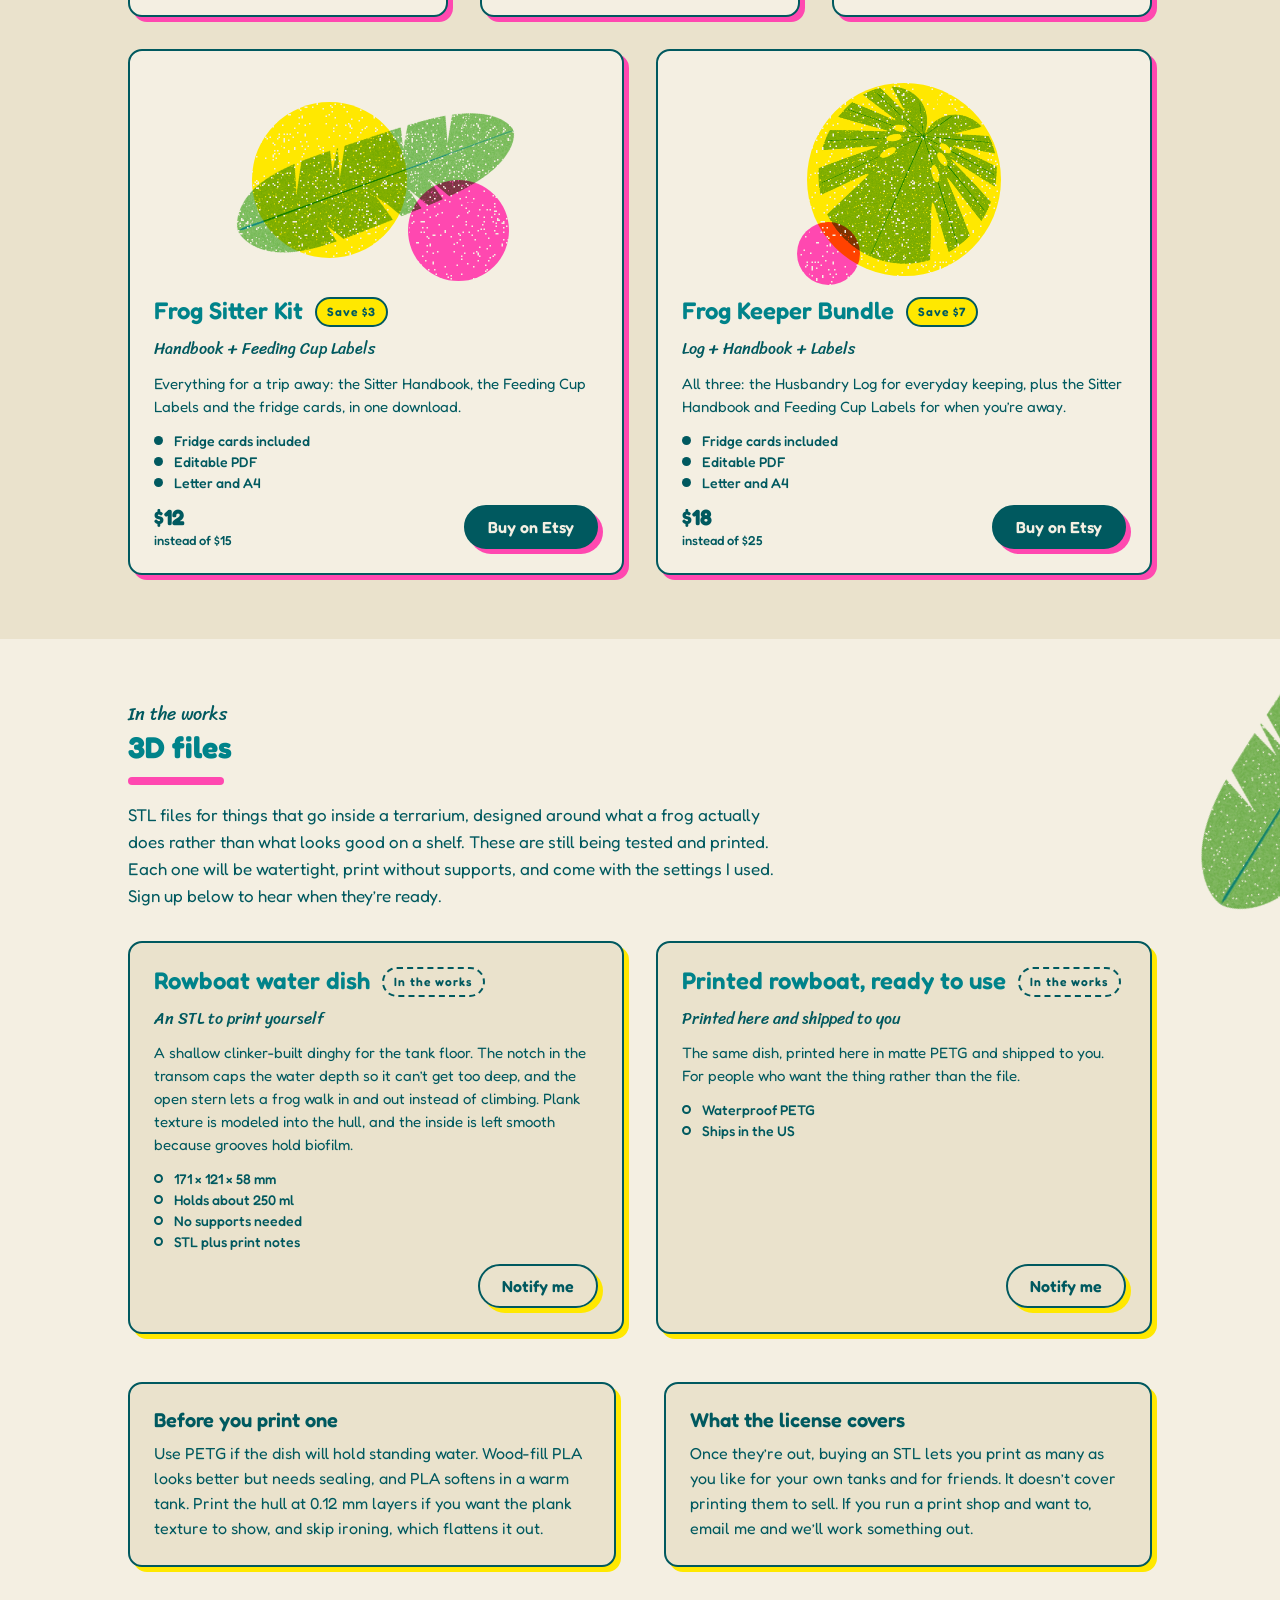
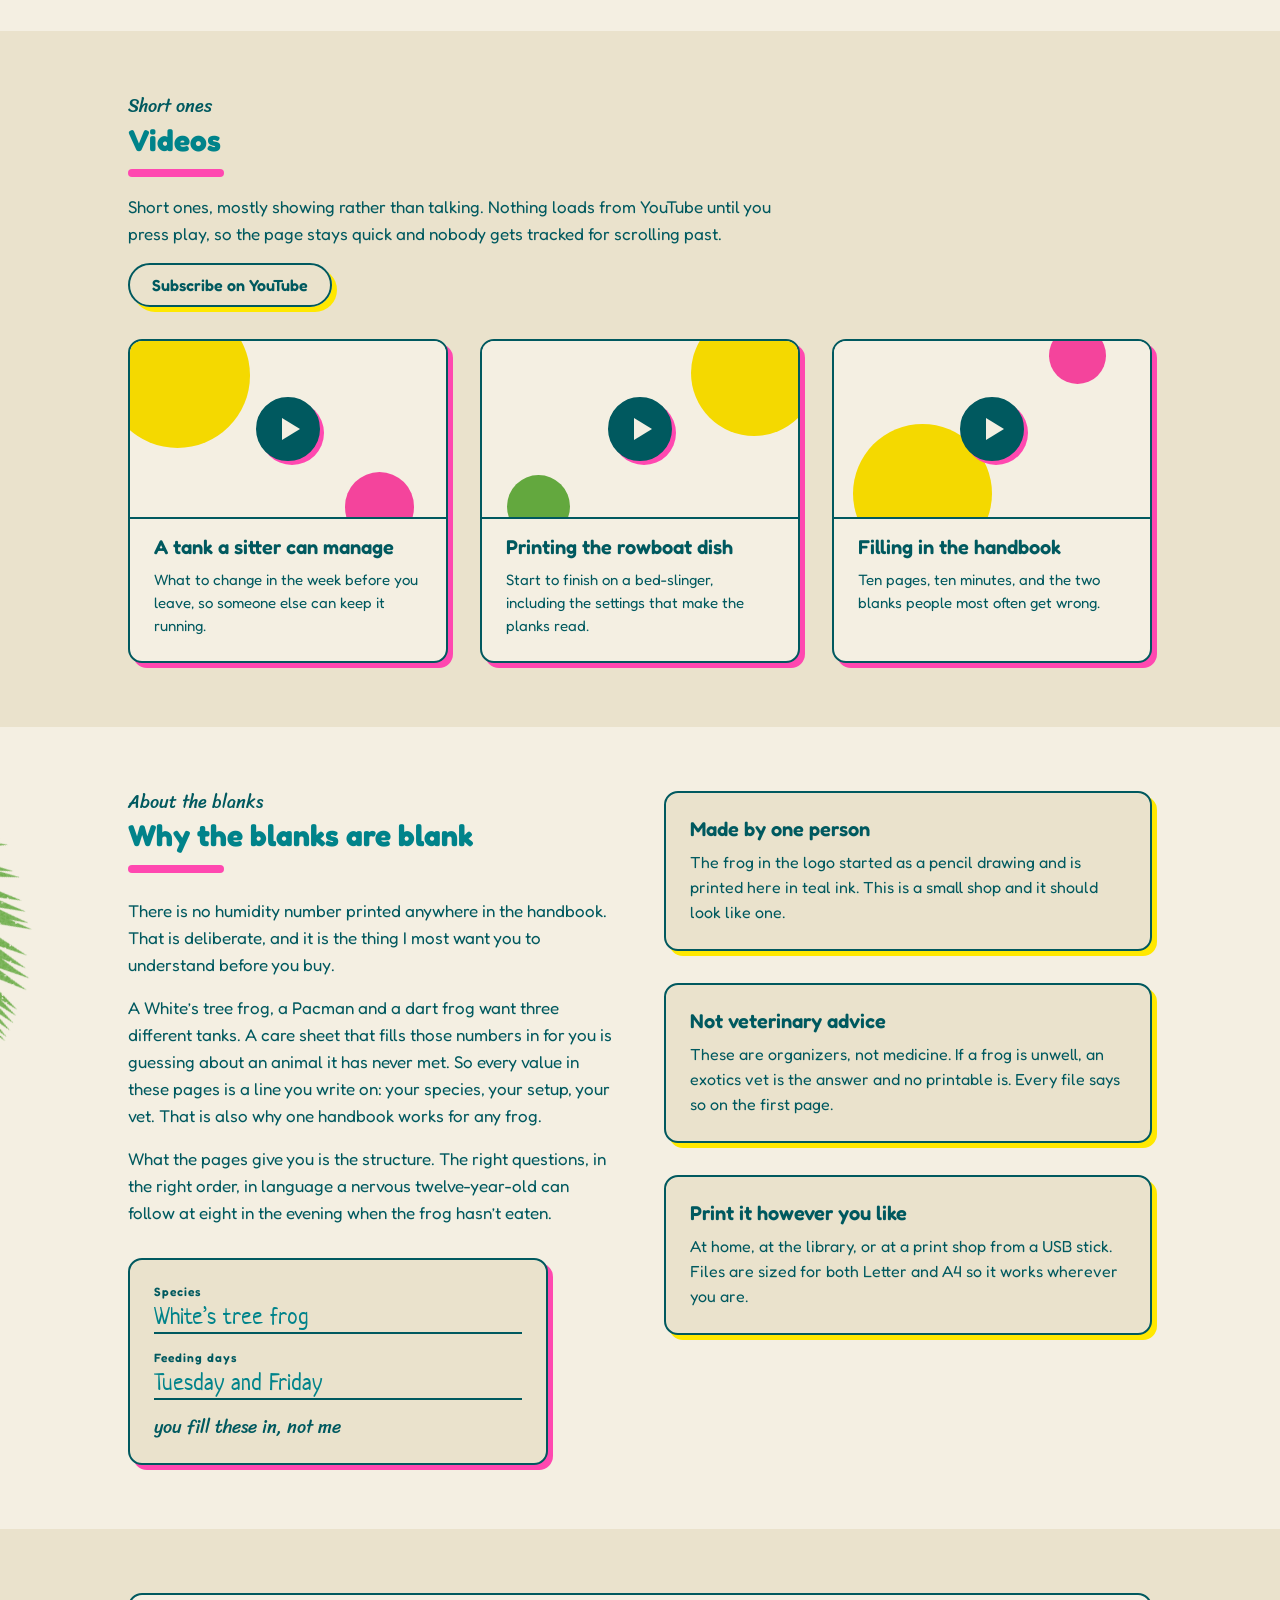
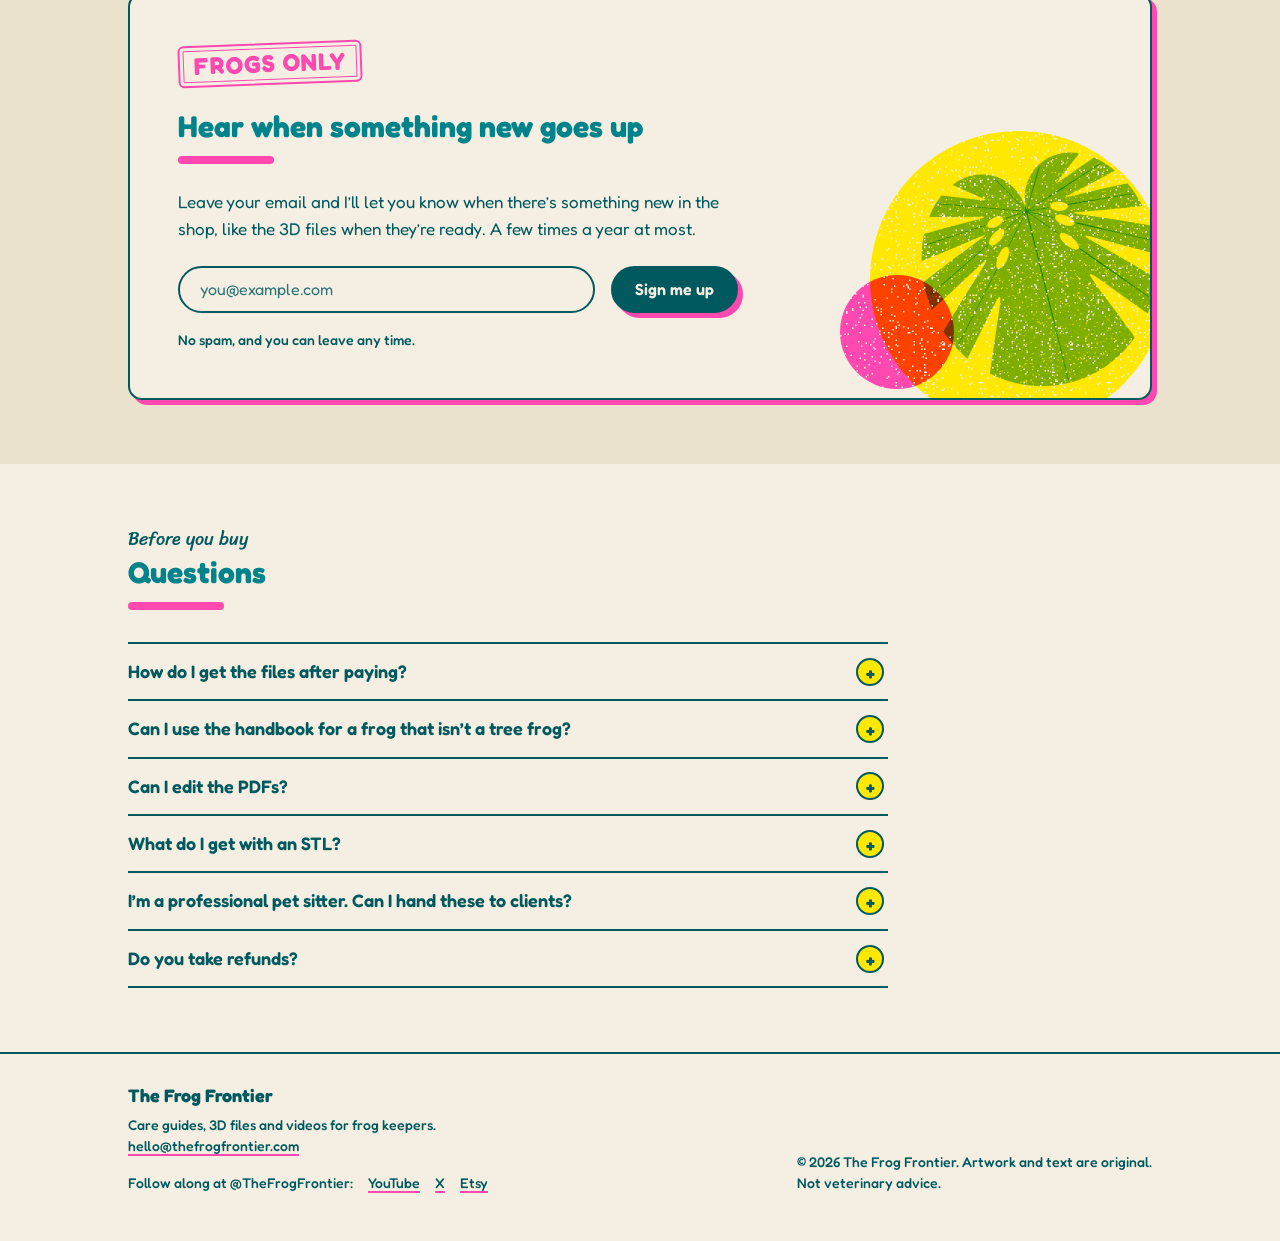
==== commit f936276e: "November Site Update" ====
--- a/index-standalone.html
+++ b/index-standalone.html
@@ -2,241 +2,306 @@
 <!--
   THE FROG FRONTIER
   =================================================================
-  SETUP: everything you need to change is marked with a comment.
-  Search for SHOPIFY_CONFIG, PRODUCT_ID, VIDEO_ID, FORM_ACTION and EMAIL.
-  Full instructions are in README.md.
+  Design: the November 2026 brand kit (risograph inks on cream paper).
+  Brand colors, type and components live in site.css. Do not add
+  colors or fonts here.
+
+  Things you may still need to fill in: search for VIDEO_ID,
+  FORM_ACTION and EMAIL.
   =================================================================
 -->
 <html lang="en">
 <head>
 <meta charset="utf-8">
 <meta name="viewport" content="width=device-width, initial-scale=1">
-<title>The Frog Frontier &mdash; printable care guides, 3D files and videos for frog keepers</title>
-<meta name="description" content="Printable care handbooks and logs, 3D printable terrarium accessories, and videos for people who keep frogs. Instant downloads.">
-<meta name="theme-color" content="#efeee9">
-<link rel="icon" href="[data-uri]" sizes="any">
-<link rel="apple-touch-icon" href="[data-uri]">
+<title>The Frog Frontier: printable care guides, 3D files and videos for frog keepers</title>
+<meta name="description" content="Editable printable care handbooks and logs, 3D printable terrarium accessories, and videos for people who keep frogs. Instant downloads.">
+<meta name="theme-color" content="#F4EFE2">
+<link rel="icon" href="[data-uri]" sizes="any">
+<link rel="apple-touch-icon" href="[data-uri]">
 <meta property="og:title" content="The Frog Frontier">
-<meta property="og:description" content="Printable care guides, 3D files and videos for frog keepers.">
-<!-- OG_IMAGE: change to your real domain once the site is live -->
-<meta property="og:image" content="https://YOUR-DOMAIN.com/assets/logo-700.jpg">
+<meta property="og:description" content="Small goods for frog people: printable care guides, 3D files and videos.">
+<meta property="og:image" content="https://thefrogfrontier.com/assets/social-1200x630.jpg">
 <meta property="og:type" content="website">
-
 <style>
-/* fonts served from this folder, not a CDN. Special Elite is Apache 2.0,
-   Poppins and Caveat are SIL OFL. License files are in /fonts. */
-@font-face{font-family:'Special Elite';src:url('[data-uri]') format('woff2');font-weight:400;font-display:swap;}
-@font-face{font-family:'Poppins';src:url('[data-uri]') format('woff2');font-weight:300;font-display:swap;}
-@font-face{font-family:'Poppins';src:url('[data-uri]') format('woff2');font-weight:400;font-display:swap;}
-@font-face{font-family:'Poppins';src:url('[data-uri]') format('woff2');font-weight:500;font-display:swap;}
-@font-face{font-family:'Caveat';src:url('[data-uri]') format('woff2');font-weight:400 700;font-display:swap;}
-
-/* ============================================================ tokens
-   Every color here is sampled from the logo drawing itself:
-   the paper, the graphite, and the green of the typed wordmark. */
-:root{
-  --paper:#efeee9;
-  --panel:#e4e2da;
-  --card:#f7f6f2;
-  --ink:#2b2a26;
-  --graphite:#5f5e58;
-  --green:#283f09;
-  --green-mid:#3d5c15;
-  --rule:#c3c1b8;
-  --faint:#dbd8cf;
-  --pen:#2c4d7a;
-
-  --type:'Special Elite','Courier New',monospace;
-  --body:'Poppins','Helvetica Neue',Arial,sans-serif;
-  --hand:'Caveat','Segoe Script',cursive;
-
-  --measure:34rem;
-  --gutter:clamp(1.25rem,5vw,4rem);
+/* ==========================================================================
+   The Frog Frontier - site stylesheet
+   Part 1 and 2 are the brand kit's tokens.css and components/bundle.css,
+   unchanged except for the grain image path. Part 3 is the page layout
+   built around them. Change brand values in part 1, never in part 3.
+   ========================================================================== */
+
+/* Fonts are served from /fonts, not a CDN. All three are SIL Open Font
+   License; the license files sit next to them. */
+@font-face{font-family:"Fredoka";src:url("[data-uri]") format("woff2");font-weight:300 700;font-display:swap;}
+@font-face{font-family:"Sriracha";src:url("[data-uri]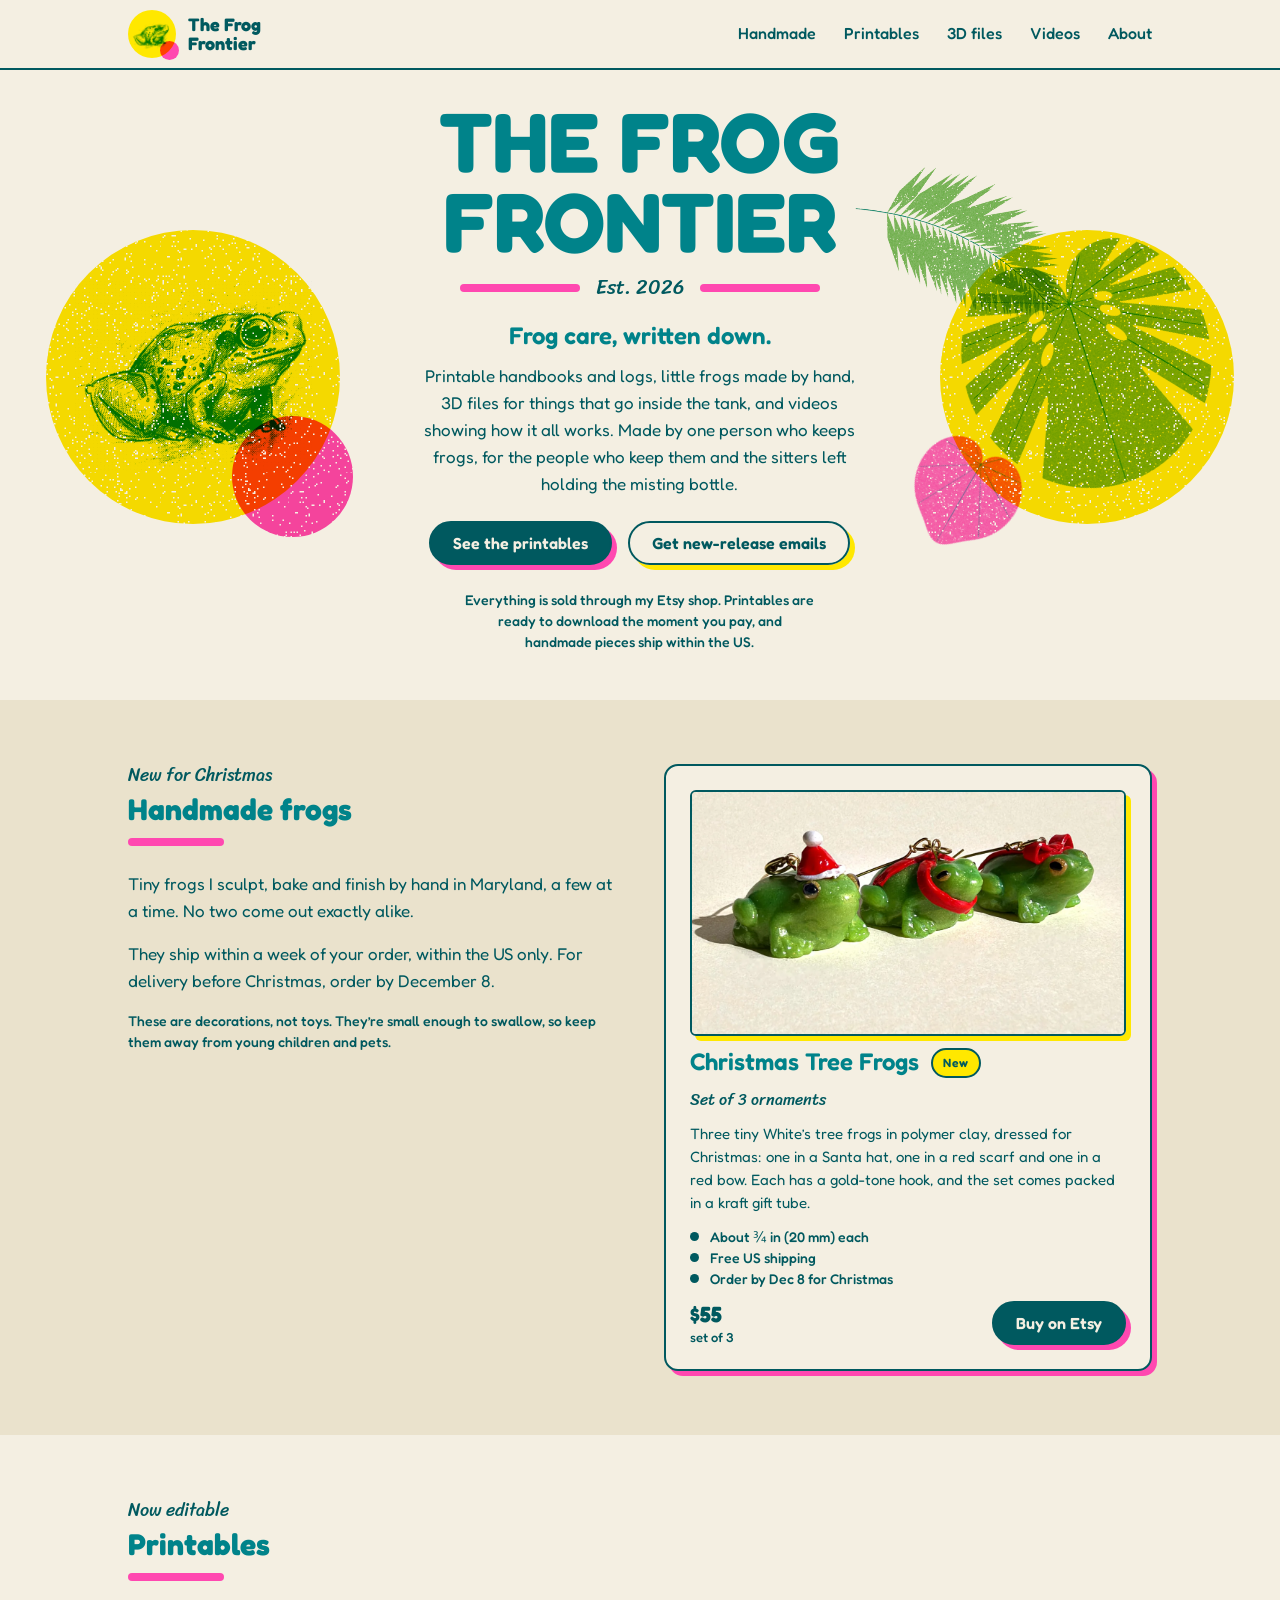
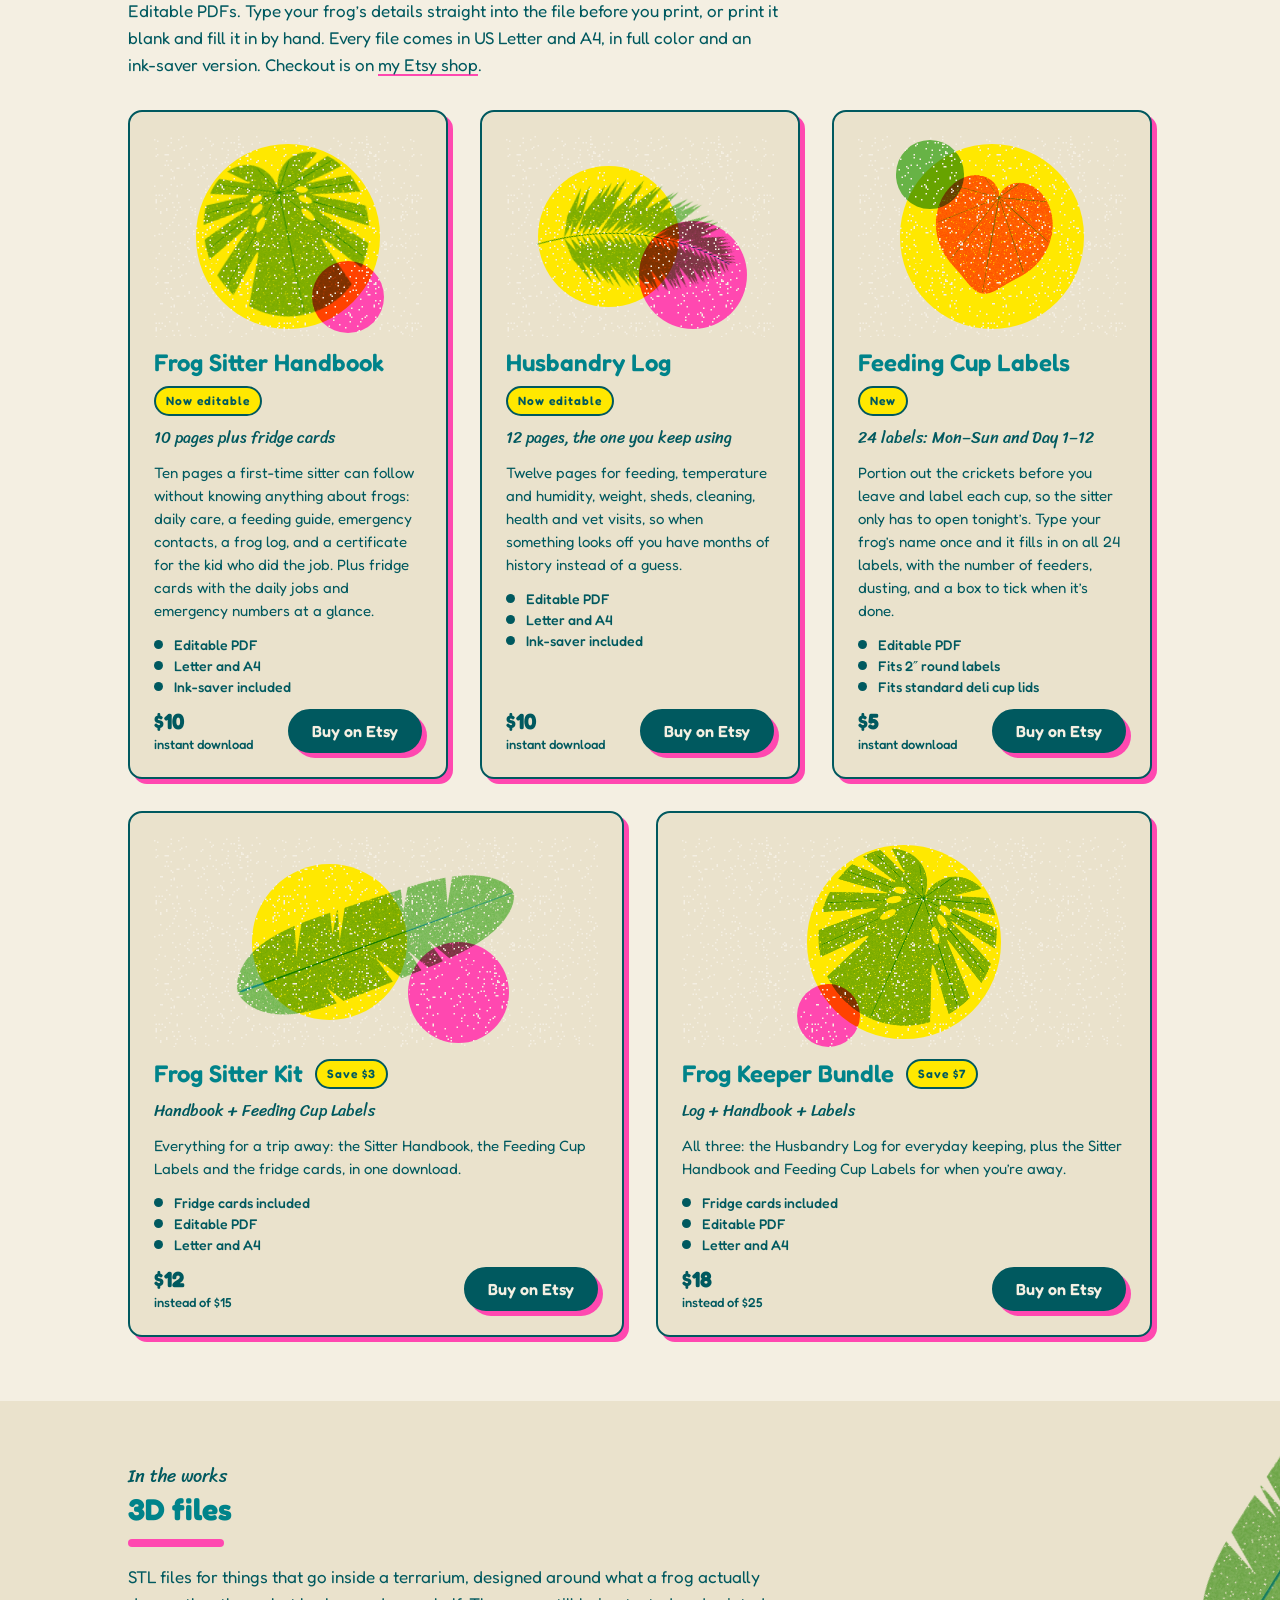
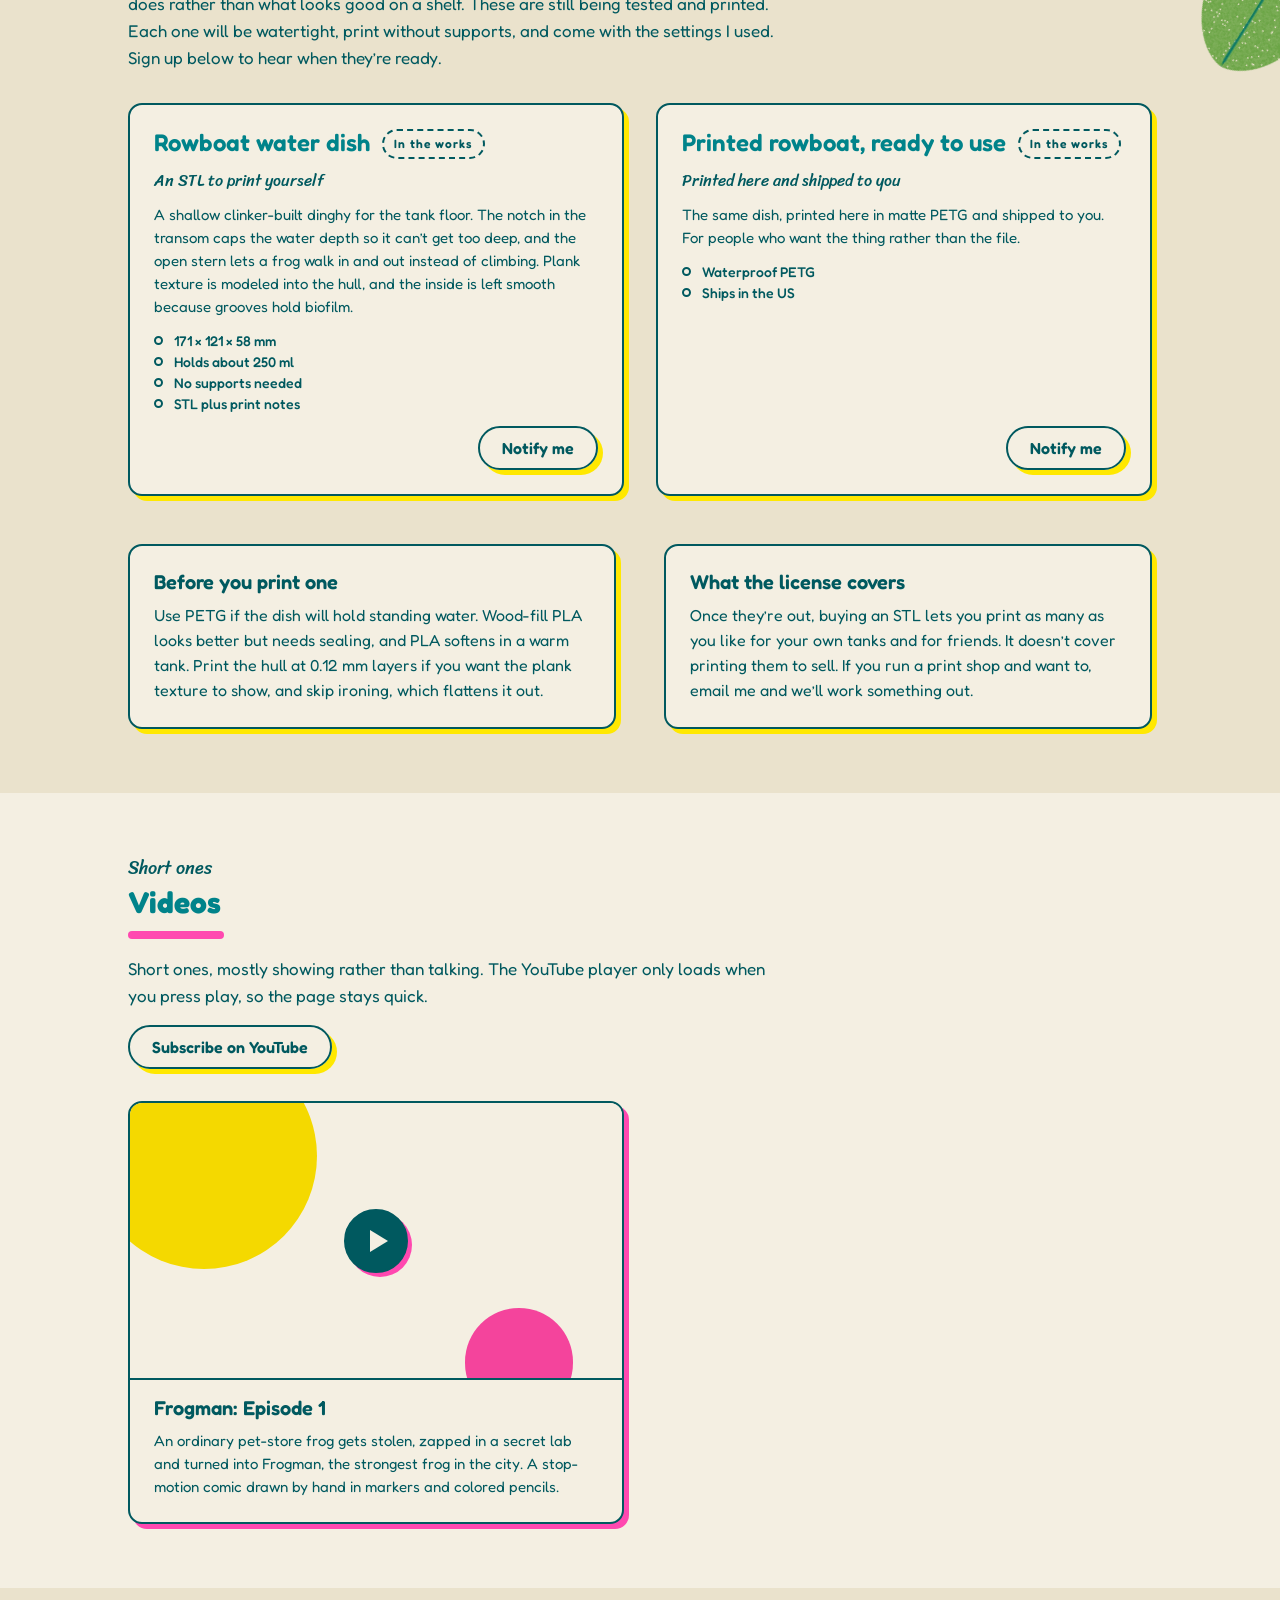
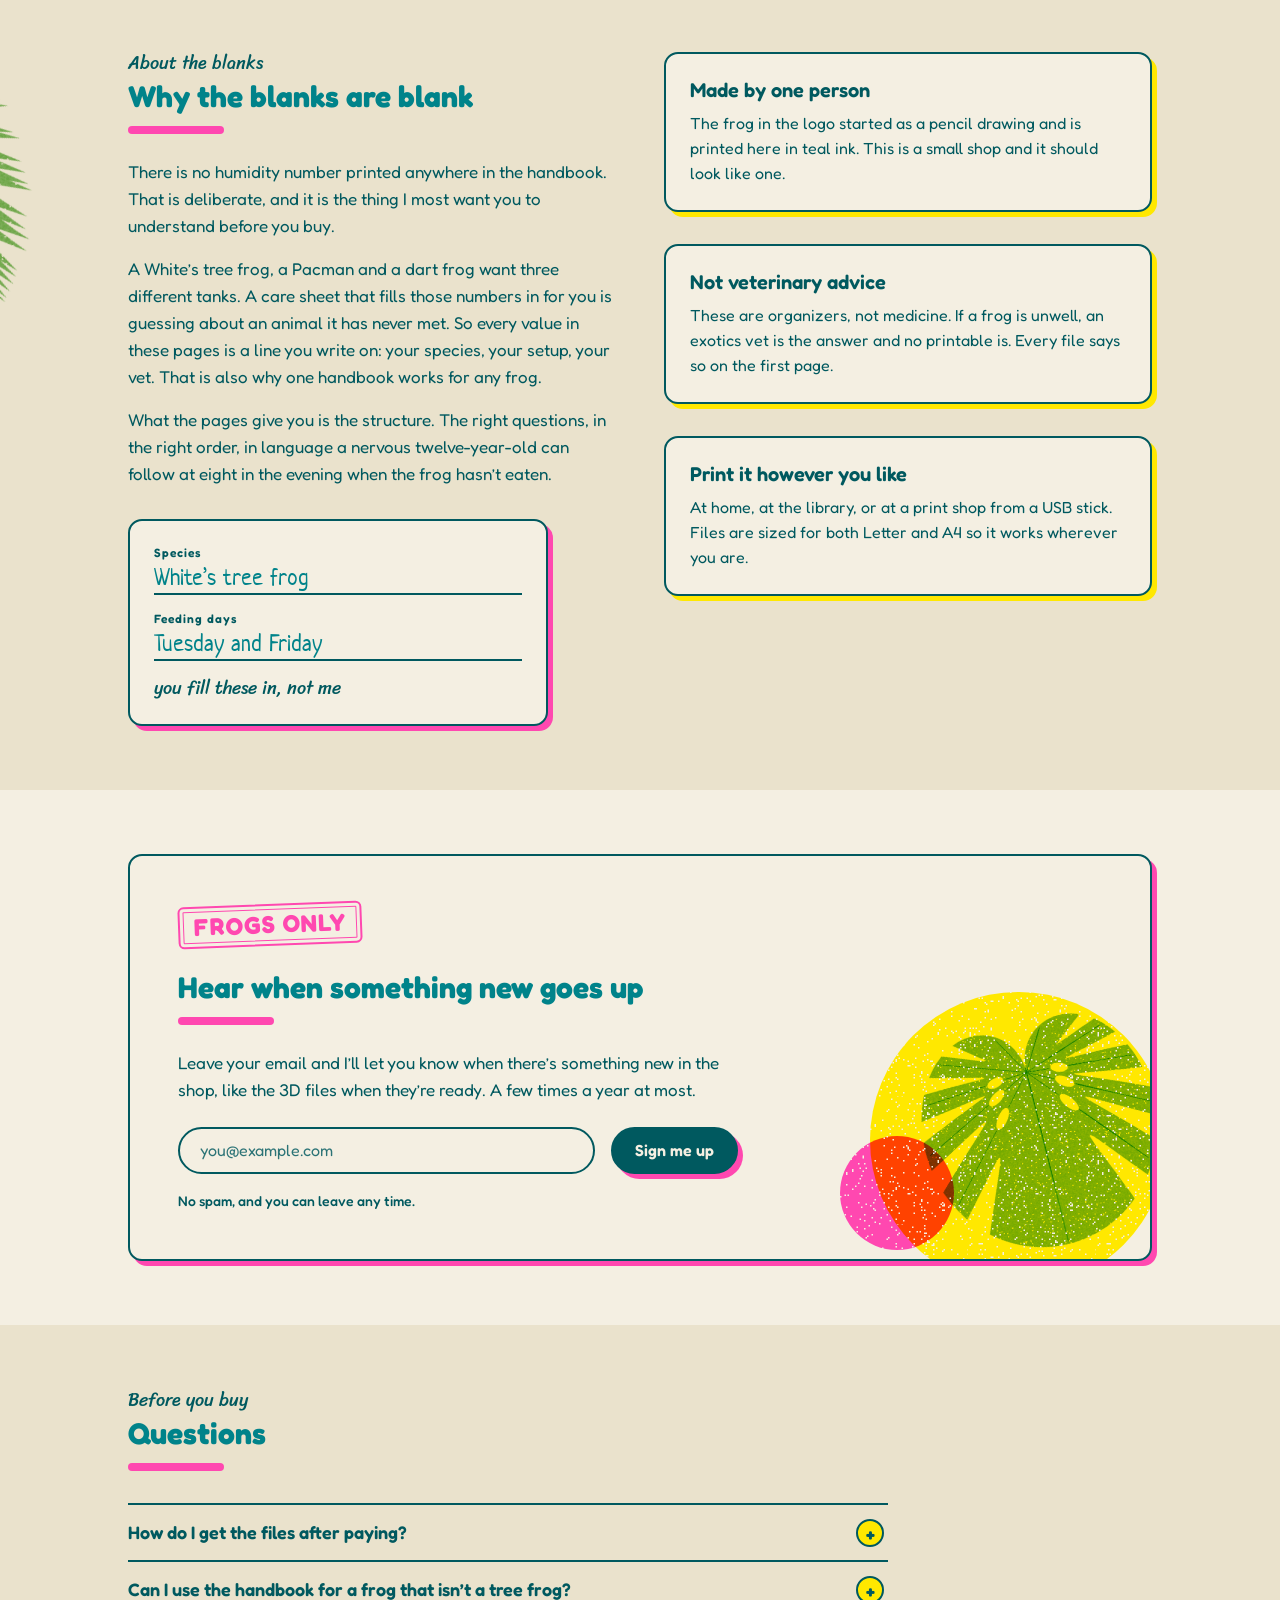
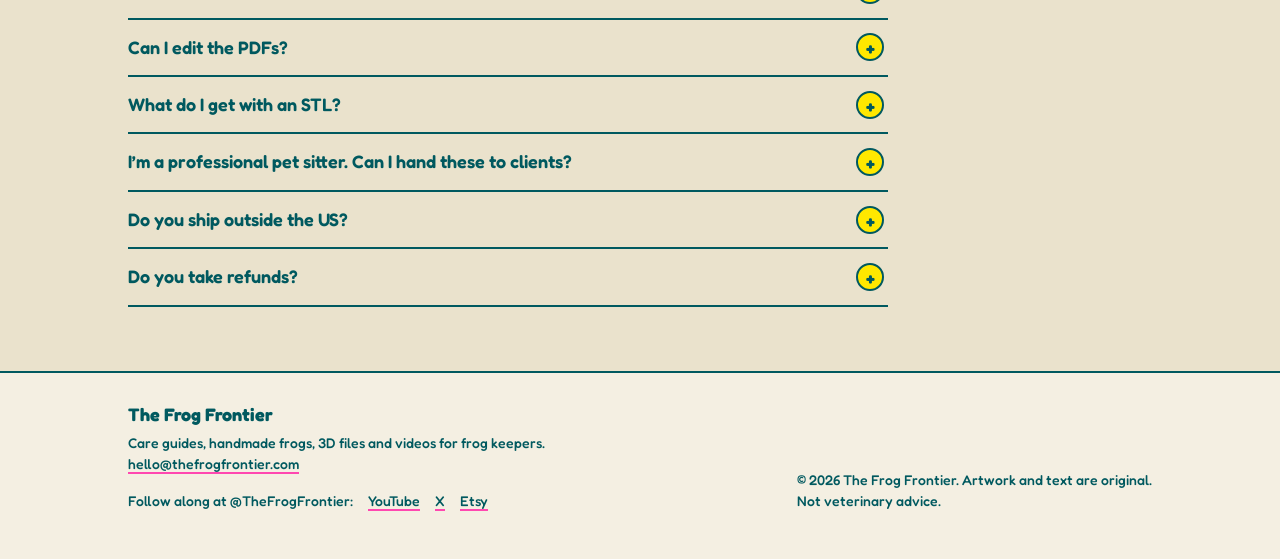
==== commit 08a2be83: "Update" ====
--- a/index-standalone.html
+++ b/index-standalone.html
@@ -6,21 +6,21 @@
   Brand colors, type and components live in site.css. Do not add
   colors or fonts here.
 
-  Things you may still need to fill in: search for VIDEO_ID,
-  FORM_ACTION and EMAIL.
+  Things you may still need to fill in: search for FORM_ACTION
+  and EMAIL.
   =================================================================
 -->
 <html lang="en">
 <head>
 <meta charset="utf-8">
 <meta name="viewport" content="width=device-width, initial-scale=1">
-<title>The Frog Frontier: printable care guides, 3D files and videos for frog keepers</title>
-<meta name="description" content="Editable printable care handbooks and logs, 3D printable terrarium accessories, and videos for people who keep frogs. Instant downloads.">
+<title>The Frog Frontier: frog care printables, handmade frogs, 3D files and videos</title>
+<meta name="description" content="Editable printable care handbooks and logs, handmade polymer clay frog ornaments, 3D printable terrarium accessories, and videos for people who keep frogs.">
 <meta name="theme-color" content="#F4EFE2">
 <link rel="icon" href="[data-uri]" sizes="any">
 <link rel="apple-touch-icon" href="[data-uri]">
 <meta property="og:title" content="The Frog Frontier">
-<meta property="og:description" content="Small goods for frog people: printable care guides, 3D files and videos.">
+<meta property="og:description" content="Small goods for frog people: printable care guides, handmade frogs, 3D files and videos.">
 <meta property="og:image" content="https://thefrogfrontier.com/assets/social-1200x630.jpg">
 <meta property="og:type" content="website">
 <style>
@@ -151,6 +151,8 @@
 .nav a{font:500 16px/1 var(--font-display);text-decoration:none;padding-block:6px;border-bottom:3px solid transparent;}
 .nav a:hover{border-bottom-color:var(--pink);}
 @media (max-width:820px){.nav .hide-md{display:none;}}
+@media (max-width:440px){.nav .hide-sm{display:none;}}
+@media (max-width:360px){.nav .hide-xs{display:none;}}
 @media (max-width:420px){.mark span.mark__name{font-size:15px;}.nav{gap:10px;}.nav a{font-size:14px;}.mark__logo{width:40px;height:40px;}}
 
 /* ---- hero additions (the kit allows one line of text and a button under Est.) */
@@ -199,6 +201,8 @@
 .note{padding:var(--space-6);border:2px solid var(--ink);border-radius:var(--radius-md);
   background:var(--paper-deep);box-shadow:var(--offset-yellow);}
 .section--deep .note{background:var(--paper);}
+.section--deep .ff-card,.section--deep .sample{background:var(--paper);}
+.card__photo{display:block;width:100%;height:auto;aspect-ratio:16/9;object-fit:cover;border:2px solid var(--ink);border-radius:var(--radius-sm);box-shadow:var(--offset-yellow);}
 .note p{font-size:16px;line-height:25px;}
 .stack{display:grid;gap:var(--space-8);}
 .split{display:grid;gap:var(--space-8) var(--space-12);grid-template-columns:minmax(0,1fr);}
@@ -304,9 +308,10 @@
       <span class="mark__name">The Frog<br>Frontier</span>
     </a>
     <nav class="nav" aria-label="Sections">
+      <a href="#handmade">Handmade</a>
       <a href="#printables">Printables</a>
-      <a href="#files">3D files</a>
-      <a href="#videos">Videos</a>
+      <a href="#files" class="hide-sm">3D files</a>
+      <a href="#videos" class="hide-xs">Videos</a>
       <a href="#about" class="hide-md">About</a>
     </nav>
   </div>
@@ -328,15 +333,15 @@
       <p class="ff-hero__est">Est. 2026</p>
       <div class="hero__copy">
         <p class="hero__lead">Frog care, written down.</p>
-        <p>Printable handbooks and logs, 3D files for things that go inside the tank, and
-          videos showing how it all works. Made by one person who keeps frogs, for the people
+        <p>Printable handbooks and logs, little frogs made by hand, 3D files for things that
+          go inside the tank, and videos showing how it all works. Made by one person who keeps frogs, for the people
           who keep them and the sitters left holding the misting bottle.</p>
         <div class="hero__actions">
           <a class="ff-btn" href="#printables">See the printables</a>
           <a class="ff-btn ff-btn--ghost" href="#updates">Get new-release emails</a>
         </div>
-        <p class="hero__note">Printables are sold through Etsy and ready to download the
-          moment you pay. Nothing ships, so nothing gets lost in the mail.</p>
+        <p class="hero__note">Everything is sold through my Etsy shop. Printables are ready to
+          download the moment you pay, and handmade pieces ship within the US.</p>
       </div>
     </div>
 
@@ -348,8 +353,46 @@
     </div>
   </header>
 
+  <!-- ==================================================== HANDMADE -->
+  <section class="section section--deep" id="handmade">
+    <div class="wrap split">
+      <div>
+        <span class="ff-eyebrow">New for Christmas</span>
+        <h2 class="ff-title">Handmade frogs</h2>
+        <p style="margin-top:var(--space-6)">Tiny frogs I sculpt, bake and finish by hand in
+          Maryland, a few at a time. No two come out exactly alike.</p>
+        <p>They ship within a week of your order, within the US only. For delivery before
+          Christmas, order by December 8.</p>
+        <p class="fineprint">These are decorations, not toys. They&rsquo;re small enough to
+          swallow, so keep them away from young children and pets.</p>
+      </div>
+
+      <article class="ff-card">
+        <img class="card__photo" src="[data-uri]" width="1200" height="675" loading="lazy"
+             alt="Three small green polymer clay tree frogs in a row: one in a red Santa hat, one in a red scarf, one with a red bow, each with a gold hook.">
+        <div class="card__top">
+          <h3 class="ff-card__name">Christmas Tree Frogs</h3>
+          <span class="tag">New</span>
+        </div>
+        <p class="ff-card__note">Set of 3 ornaments</p>
+        <p class="ff-card__blurb">Three tiny White&rsquo;s tree frogs in polymer clay, dressed for
+          Christmas: one in a Santa hat, one in a red scarf and one in a red bow. Each has a
+          gold-tone hook, and the set comes packed in a kraft gift tube.</p>
+        <ul class="spec">
+          <li>About &frac34; in (20 mm) each</li>
+          <li>Free US shipping</li>
+          <li>Order by Dec 8 for Christmas</li>
+        </ul>
+        <div class="ff-card__row">
+          <span class="ff-card__price">$55<small>set of 3</small></span>
+          <a class="ff-btn" href="https://www.etsy.com/listing/4619547206/handmade-polymer-clay-tree-frog" data-link>Buy on Etsy</a>
+        </div>
+      </article>
+    </div>
+  </section>
+
   <!-- ==================================================== PRINTABLES -->
-  <section class="section section--deep" id="printables">
+  <section class="section" id="printables">
     <div class="wrap">
       <div class="section__intro">
         <span class="ff-eyebrow">Now editable</span>
@@ -366,7 +409,7 @@
       <ul class="grid grid--products">
 
         <li>
-          <article class="ff-card" style="background:var(--paper)">
+          <article class="ff-card">
             <div class="ff-card__art ff-grain" aria-hidden="true">
               <span class="ff-disc ff-disc--yellow" style="height:92%"></span>
               <span class="ff-disc ff-disc--pink" style="height:36%;right:14%;bottom:2%"></span>
@@ -394,7 +437,7 @@
         </li>
 
         <li>
-          <article class="ff-card" style="background:var(--paper)">
+          <article class="ff-card">
             <div class="ff-card__art ff-grain" aria-hidden="true">
               <span class="ff-disc ff-disc--yellow" style="height:70%;left:12%"></span>
               <span class="ff-disc ff-disc--pink" style="height:54%;right:10%;bottom:4%"></span>
@@ -421,7 +464,7 @@
         </li>
 
         <li>
-          <article class="ff-card" style="background:var(--paper)">
+          <article class="ff-card">
             <div class="ff-card__art ff-grain" aria-hidden="true">
               <span class="ff-disc ff-disc--yellow" style="height:92%"></span>
               <span class="ff-disc ff-disc--green" style="height:34%;left:14%;top:2%"></span>
@@ -449,7 +492,7 @@
         </li>
 
         <li class="wide">
-          <article class="ff-card" style="background:var(--paper)">
+          <article class="ff-card">
             <div class="ff-card__art ff-grain" aria-hidden="true">
               <span class="ff-disc ff-disc--yellow" style="height:74%;left:22%"></span>
               <span class="ff-disc ff-disc--pink" style="height:48%;right:20%;bottom:2%"></span>
@@ -475,7 +518,7 @@
         </li>
 
         <li class="wide">
-          <article class="ff-card" style="background:var(--paper)">
+          <article class="ff-card">
             <div class="ff-card__art ff-grain" aria-hidden="true">
               <span class="ff-disc ff-disc--yellow" style="height:92%"></span>
               <span class="ff-disc ff-disc--pink" style="height:30%;left:26%;bottom:0"></span>
@@ -505,7 +548,7 @@
   </section>
 
   <!-- ==================================================== 3D FILES -->
-  <section class="section" id="files">
+  <section class="section section--deep" id="files">
     <img class="leafy" src="[data-uri]" alt="" width="900" height="272" loading="lazy"
          style="width:420px;right:-262px;top:24px;transform:rotate(-58deg)">
     <div class="wrap">
@@ -583,58 +626,32 @@
   </section>
 
   <!-- ==================================================== VIDEOS -->
-  <section class="section section--deep" id="videos">
+  <section class="section" id="videos">
     <div class="wrap">
       <div class="section__intro">
         <span class="ff-eyebrow">Short ones</span>
         <h2 class="ff-title">Videos</h2>
-        <p>Short ones, mostly showing rather than talking. Nothing loads from YouTube until
-          you press play, so the page stays quick and nobody gets tracked for scrolling past.</p>
+        <p>Short ones, mostly showing rather than talking. The YouTube player only loads
+          when you press play, so the page stays quick.</p>
         <p><a class="ff-btn ff-btn--ghost" href="https://www.youtube.com/@TheFrogFrontier" data-link>Subscribe on YouTube</a></p>
       </div>
 
-      <!-- VIDEO_ID: replace each data-yt value, and the same value in the img address
-           on the next line, with the 11-character YouTube ID. -->
-      <ul class="grid grid--three">
+      <!-- To add a video: copy the <li> below and change the 11-character YouTube ID in
+           both data-yt and the img address, plus the aria-label, heading and blurb. -->
+      <ul class="grid">
         <li>
           <div class="film">
-            <button class="film__frame" data-yt="VIDEO_ID_1" aria-label="Play: Setting up a tank a sitter can manage">
+            <button class="film__frame" data-yt="EP2jCnmTftc" aria-label="Play: Frogman, Episode 1">
               <span class="ff-disc ff-disc--yellow" style="width:46%;left:-8%;top:-22%"></span>
               <span class="ff-disc ff-disc--pink" style="width:22%;right:10%;bottom:-14%"></span>
-              <img src="https://i.ytimg.com/vi/VIDEO_ID_1/hqdefault.jpg" alt="" loading="lazy" onerror="this.remove()">
+              <img src="https://i.ytimg.com/vi/EP2jCnmTftc/hqdefault.jpg" alt="" loading="lazy" onerror="this.remove()">
               <span class="film__play"></span>
             </button>
             <div class="film__body">
-              <h3 class="subhead">A tank a sitter can manage</h3>
-              <p>What to change in the week before you leave, so someone else can keep it running.</p>
-            </div>
-          </div>
-        </li>
-        <li>
-          <div class="film">
-            <button class="film__frame" data-yt="VIDEO_ID_2" aria-label="Play: Printing the rowboat water dish">
-              <span class="ff-disc ff-disc--yellow" style="width:40%;right:-6%;top:-18%"></span>
-              <span class="ff-disc ff-disc--green" style="width:20%;left:8%;bottom:-12%"></span>
-              <img src="https://i.ytimg.com/vi/VIDEO_ID_2/hqdefault.jpg" alt="" loading="lazy" onerror="this.remove()">
-              <span class="film__play"></span>
-            </button>
-            <div class="film__body">
-              <h3 class="subhead">Printing the rowboat dish</h3>
-              <p>Start to finish on a bed-slinger, including the settings that make the planks read.</p>
-            </div>
-          </div>
-        </li>
-        <li>
-          <div class="film">
-            <button class="film__frame" data-yt="VIDEO_ID_3" aria-label="Play: Filling in the handbook">
-              <span class="ff-disc ff-disc--yellow" style="width:44%;left:6%;bottom:-26%"></span>
-              <span class="ff-disc ff-disc--pink" style="width:18%;right:14%;top:-8%"></span>
-              <img src="https://i.ytimg.com/vi/VIDEO_ID_3/hqdefault.jpg" alt="" loading="lazy" onerror="this.remove()">
-              <span class="film__play"></span>
-            </button>
-            <div class="film__body">
-              <h3 class="subhead">Filling in the handbook</h3>
-              <p>Ten pages, ten minutes, and the two blanks people most often get wrong.</p>
+              <h3 class="subhead">Frogman: Episode 1</h3>
+              <p>An ordinary pet-store frog gets stolen, zapped in a secret lab and turned into
+                Frogman, the strongest frog in the city. A stop-motion comic drawn by hand in
+                markers and colored pencils.</p>
             </div>
           </div>
         </li>
@@ -643,7 +660,7 @@
   </section>
 
   <!-- ==================================================== ABOUT -->
-  <section class="section" id="about">
+  <section class="section section--deep" id="about">
     <img class="leafy" src="[data-uri]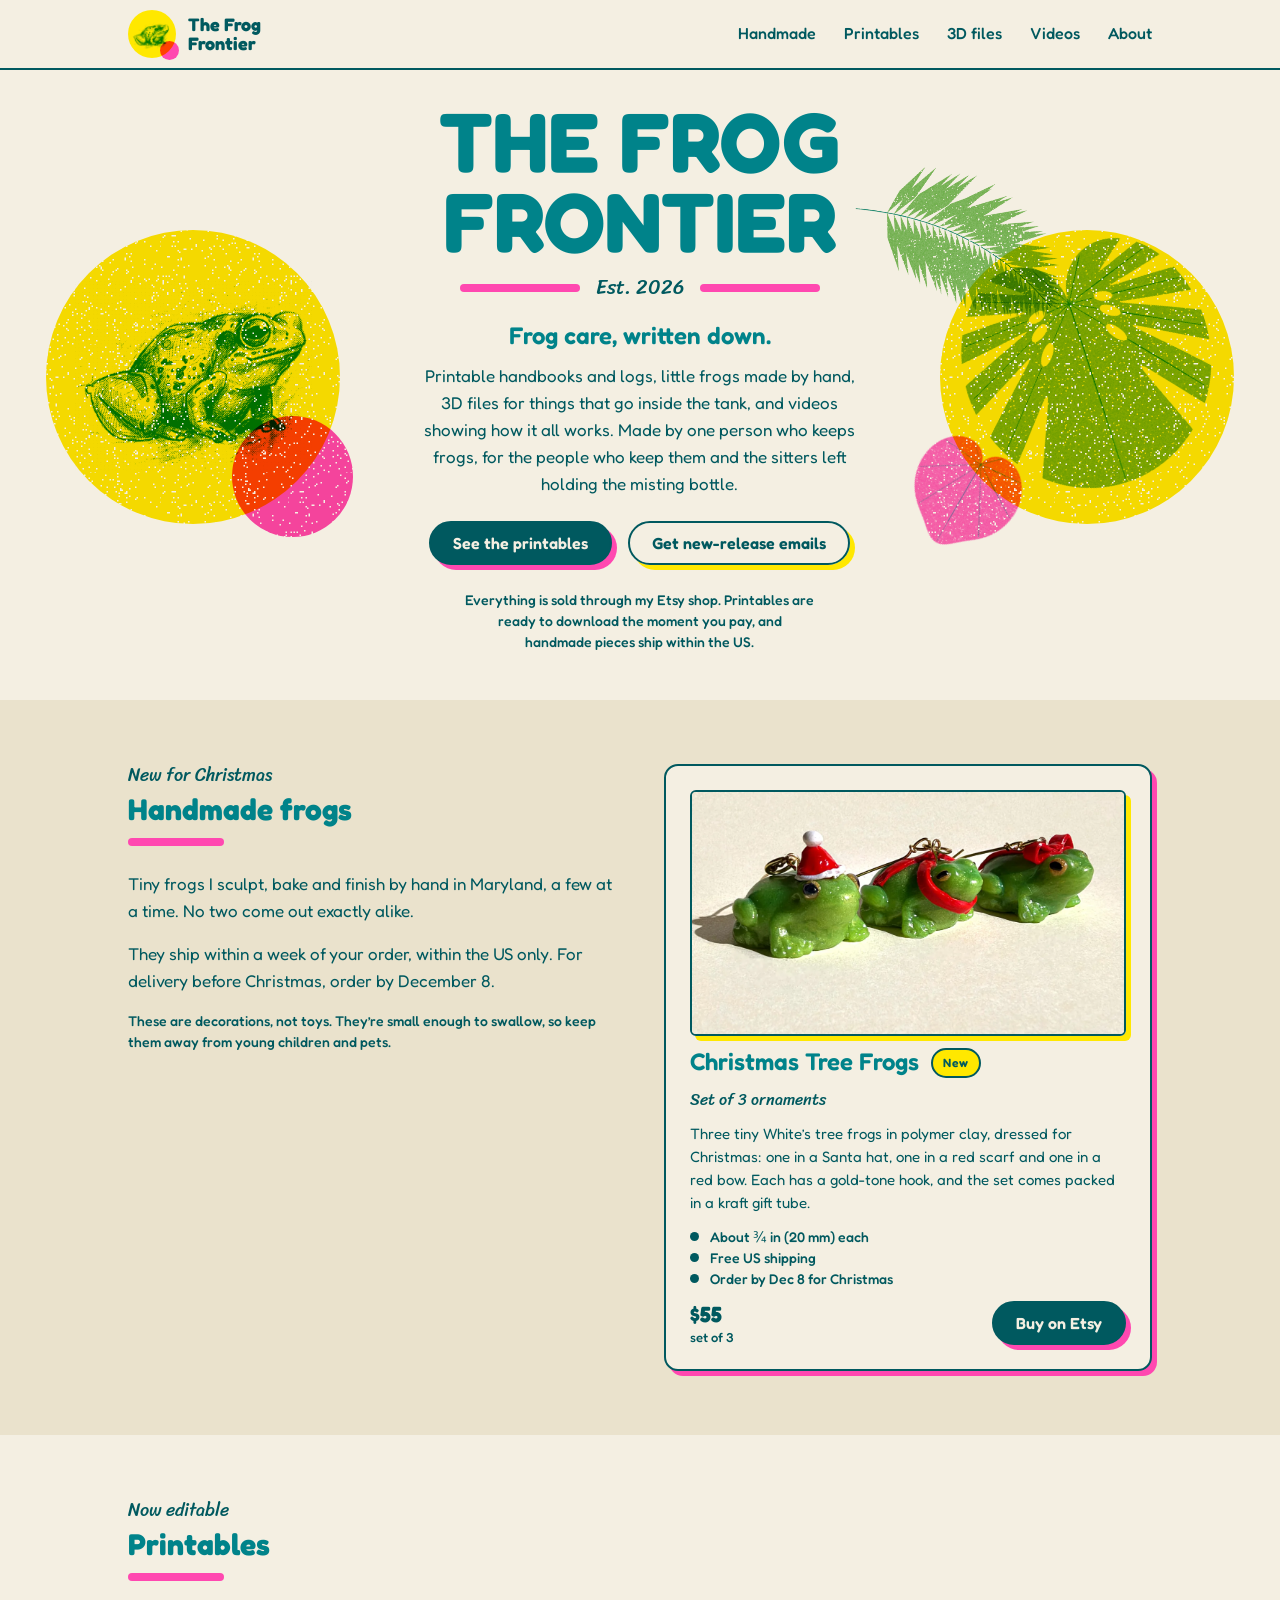
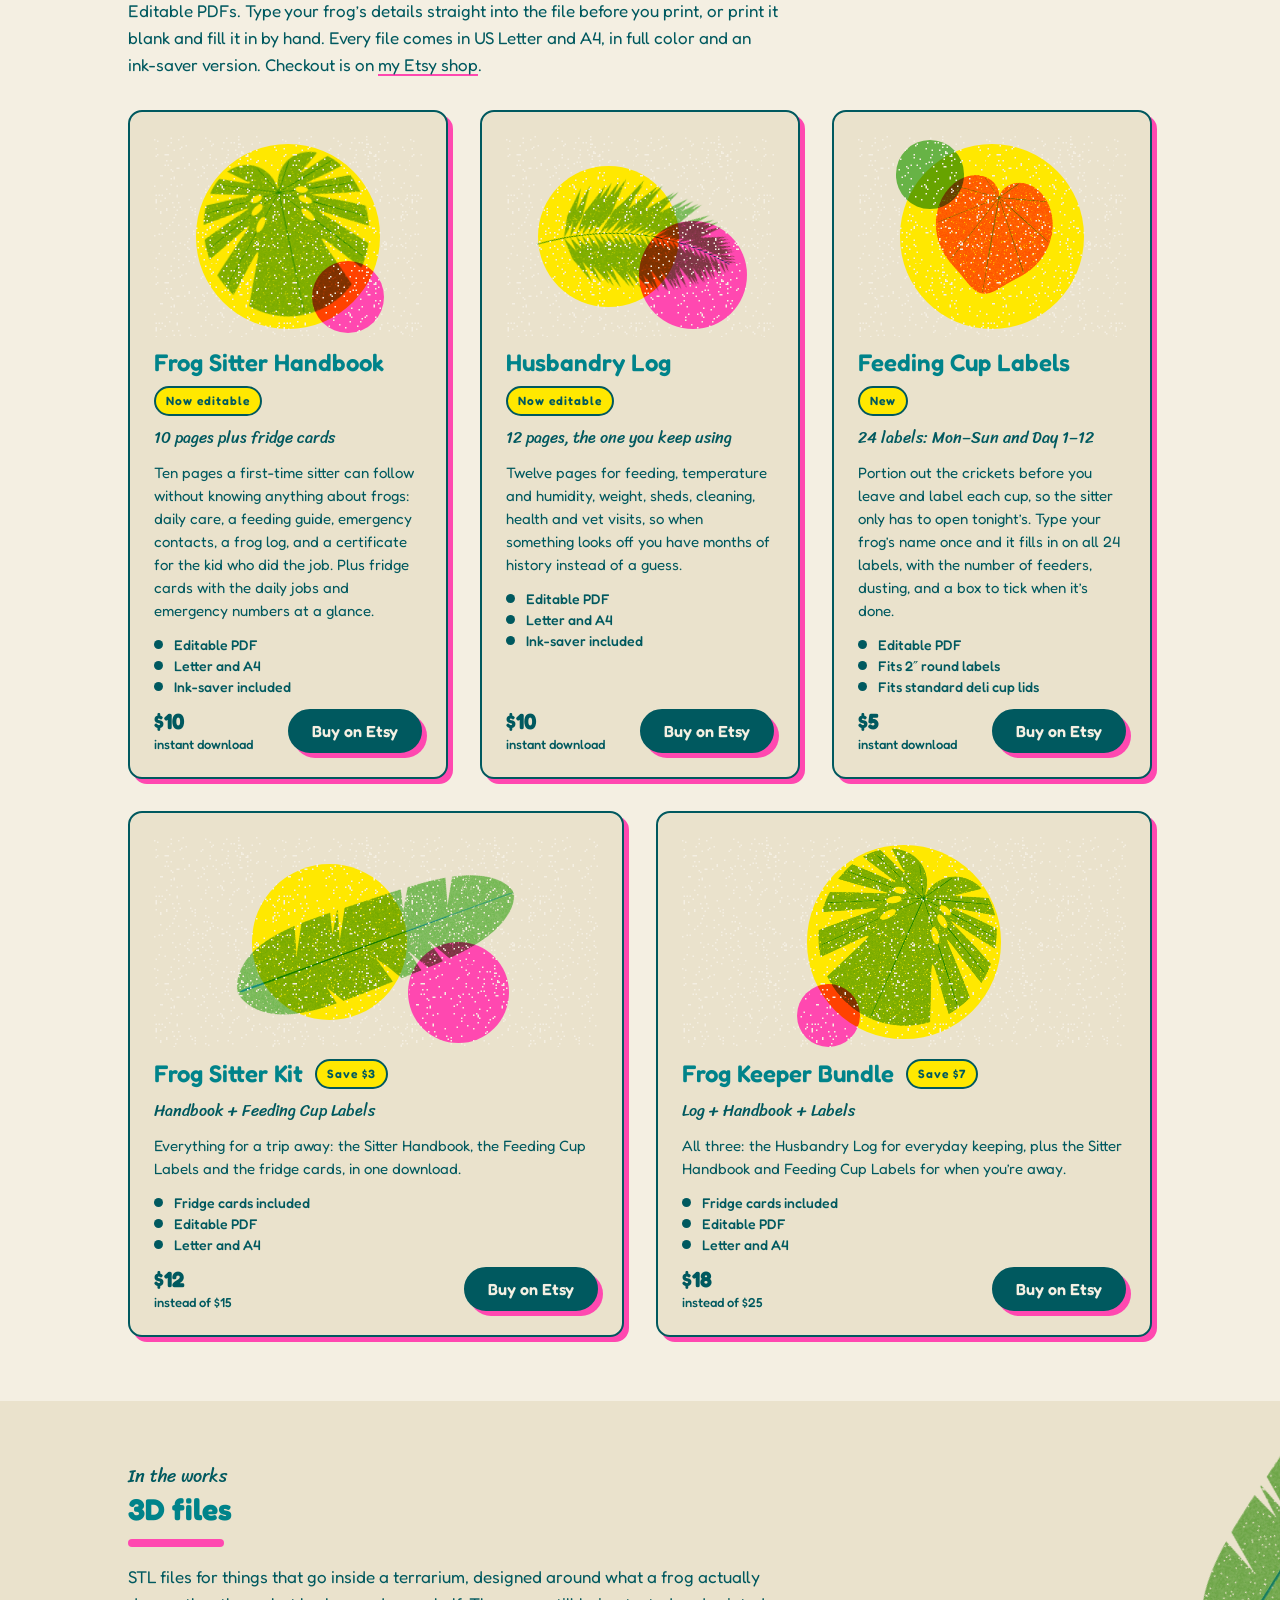
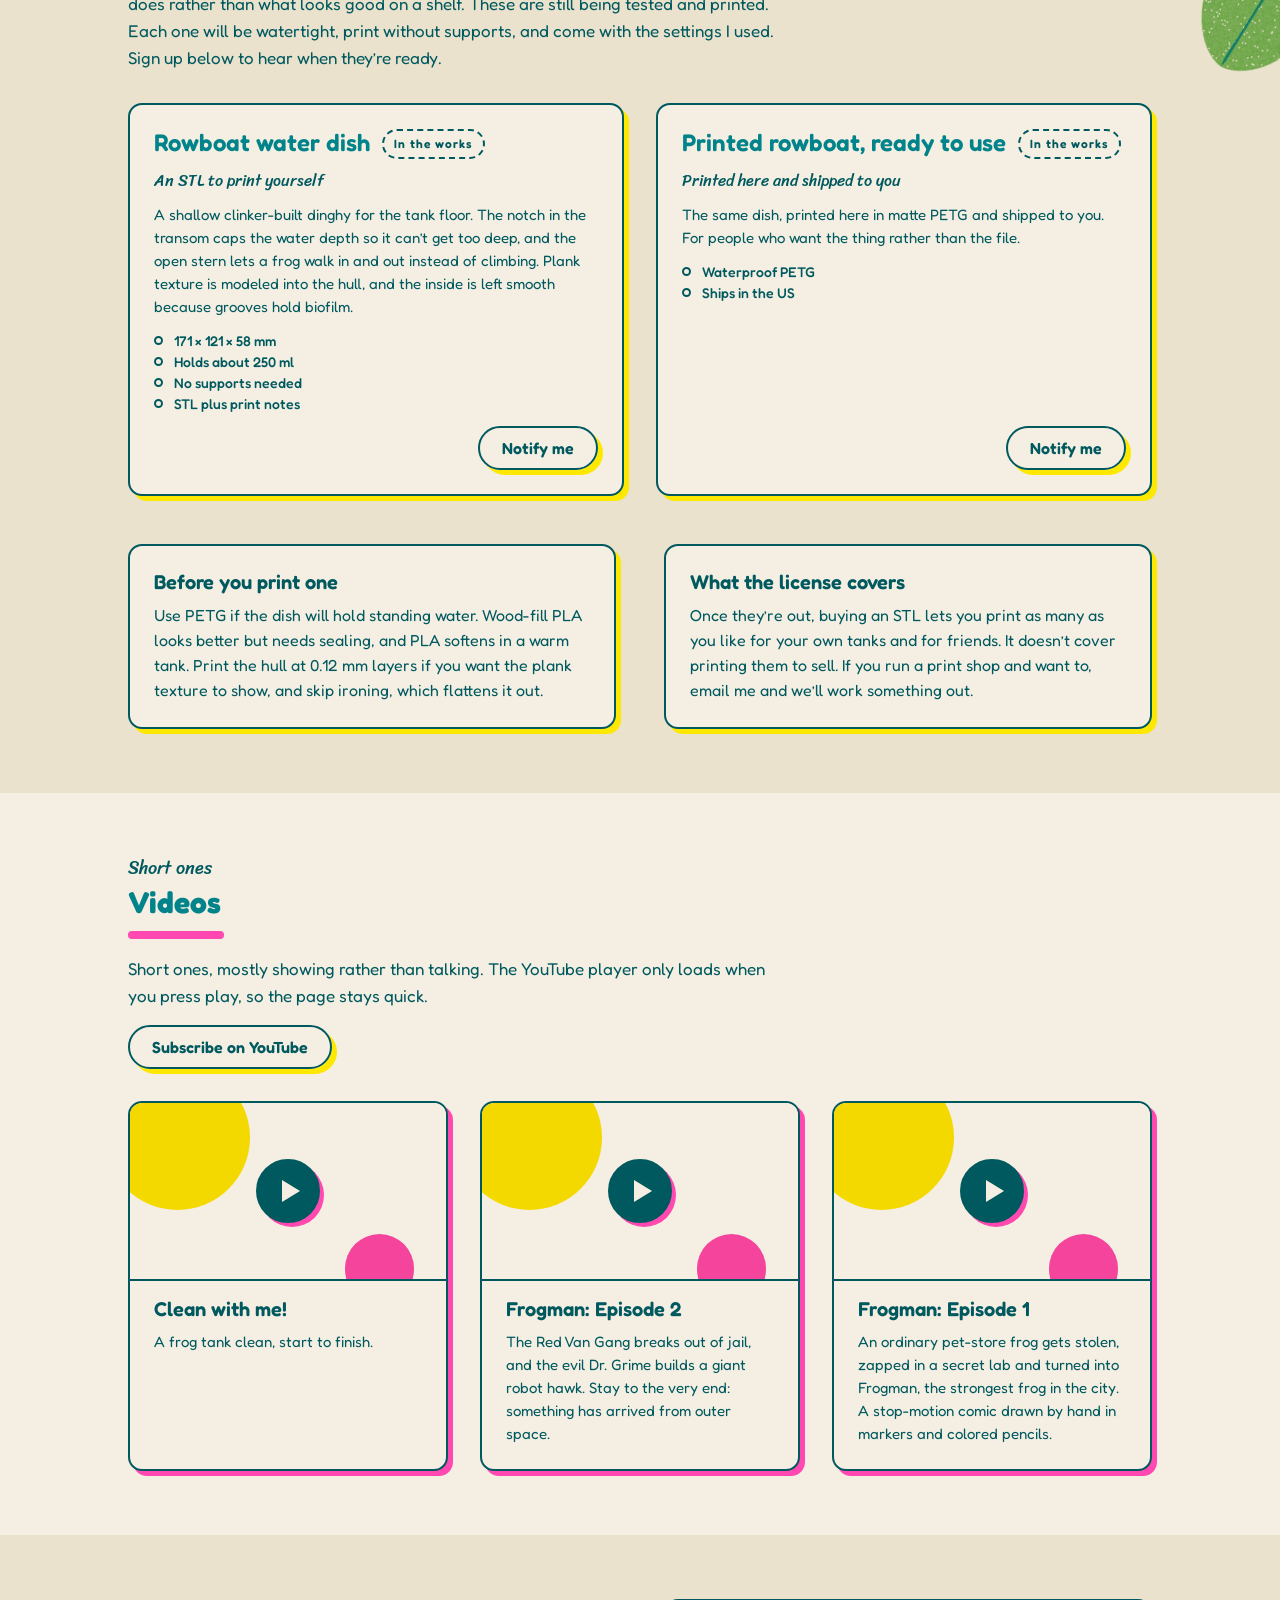
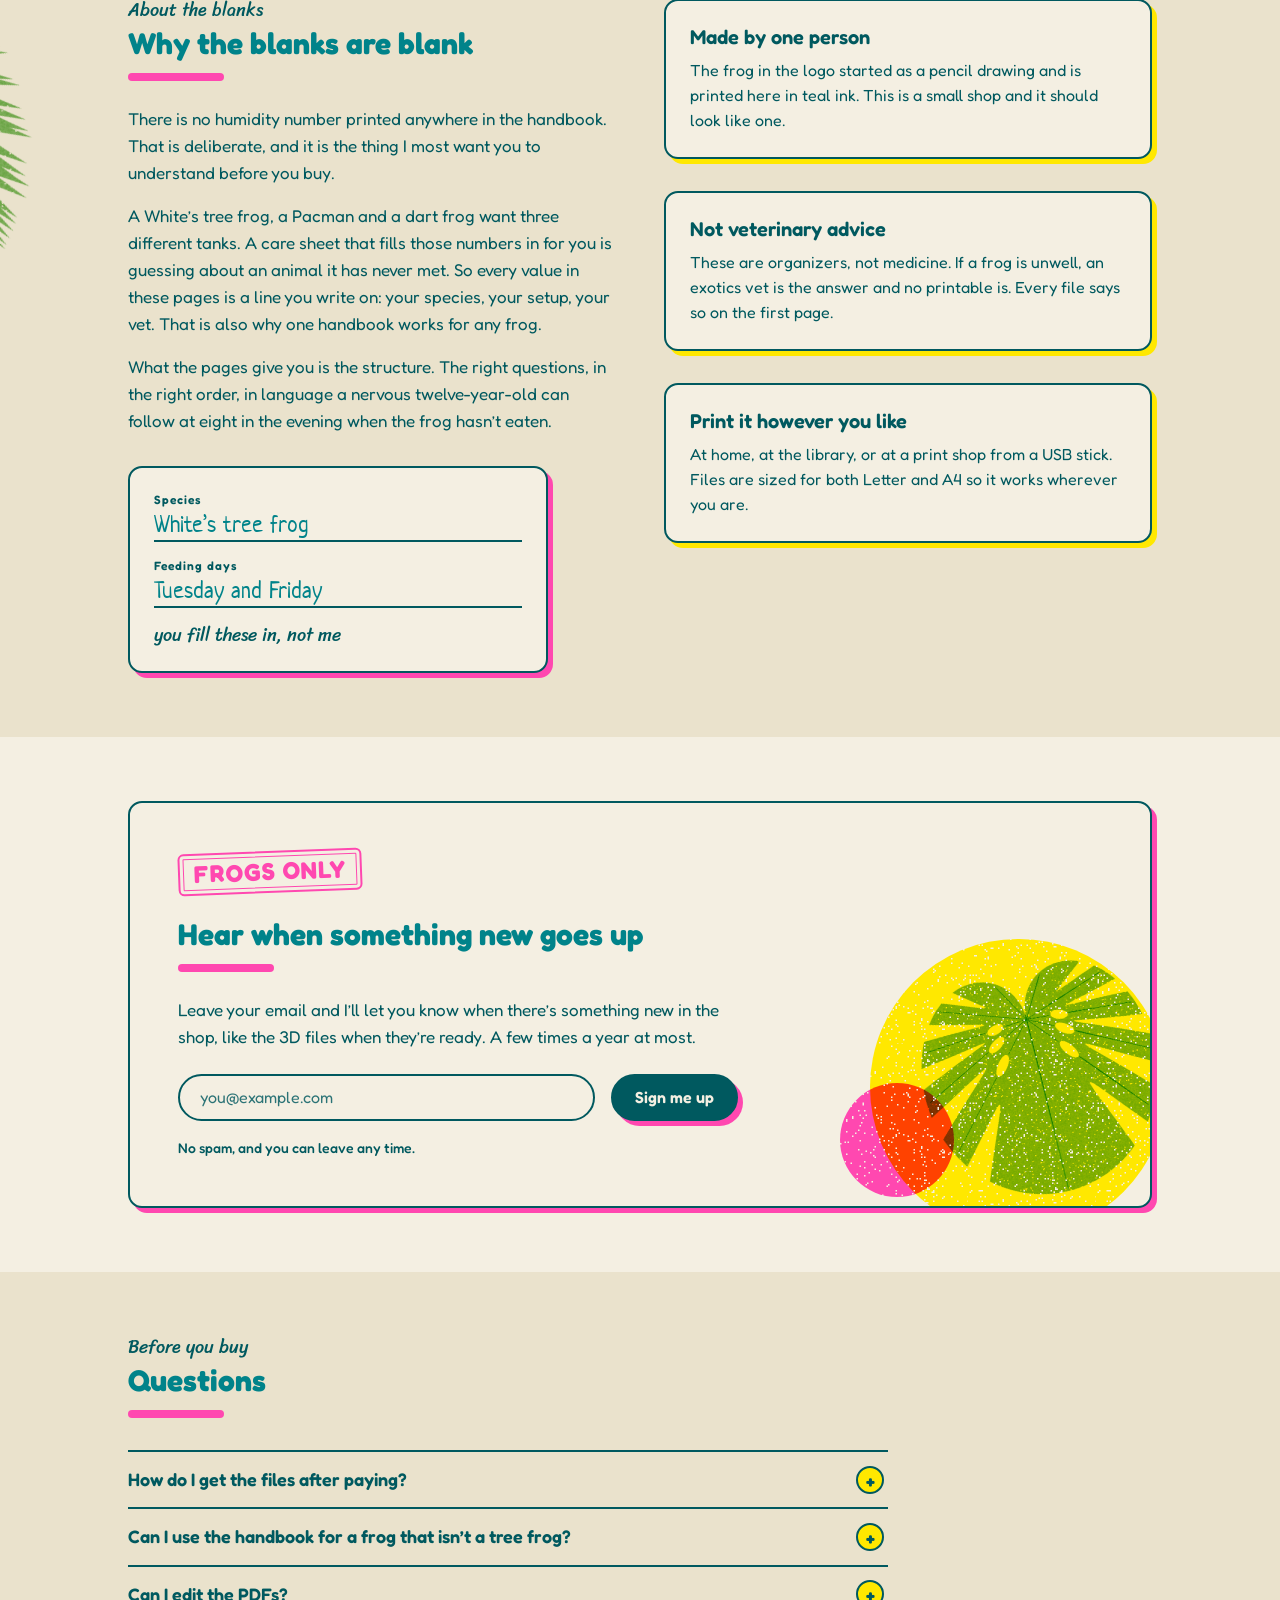
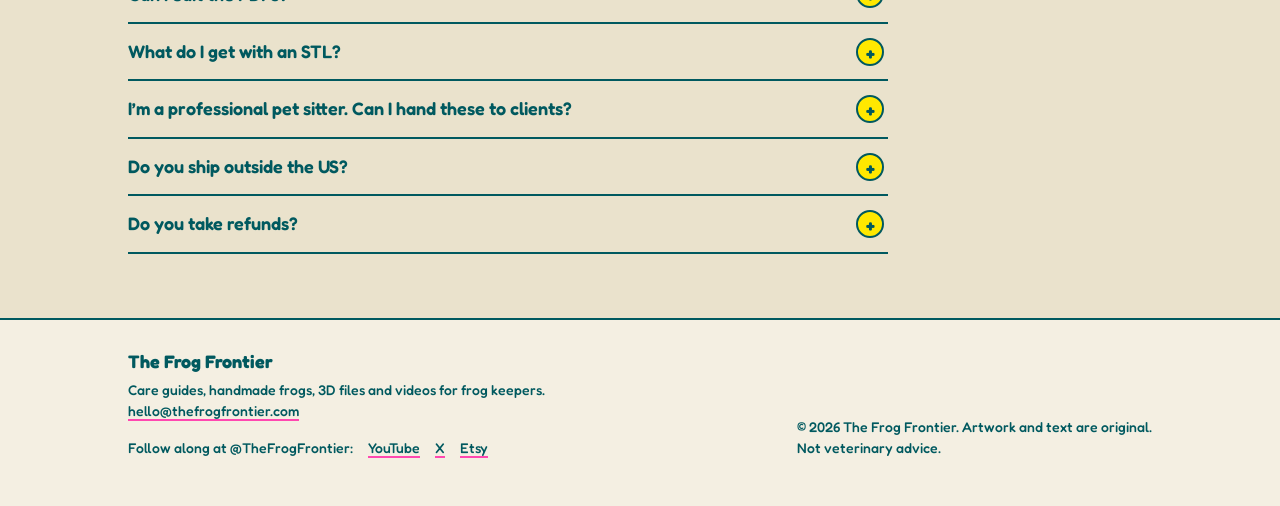
==== commit 18033a4c: "Add new videos" ====
--- a/index-standalone.html
+++ b/index-standalone.html
@@ -638,7 +638,36 @@
 
       <!-- To add a video: copy the <li> below and change the 11-character YouTube ID in
            both data-yt and the img address, plus the aria-label, heading and blurb. -->
-      <ul class="grid">
+      <ul class="grid grid--three">
+        <li>
+          <div class="film">
+            <button class="film__frame" data-yt="WEqPIaZI05c" aria-label="Play: Clean with me">
+              <span class="ff-disc ff-disc--yellow" style="width:46%;left:-8%;top:-22%"></span>
+              <span class="ff-disc ff-disc--pink" style="width:22%;right:10%;bottom:-14%"></span>
+              <img src="https://i.ytimg.com/vi/WEqPIaZI05c/hqdefault.jpg" alt="" loading="lazy" onerror="this.remove()">
+              <span class="film__play"></span>
+            </button>
+            <div class="film__body">
+              <h3 class="subhead">Clean with me!</h3>
+              <p>A frog tank clean, start to finish.</p>
+            </div>
+          </div>
+        </li>
+        <li>
+          <div class="film">
+            <button class="film__frame" data-yt="ECr4K0IUPy0" aria-label="Play: Frogman, Episode 2">
+              <span class="ff-disc ff-disc--yellow" style="width:46%;left:-8%;top:-22%"></span>
+              <span class="ff-disc ff-disc--pink" style="width:22%;right:10%;bottom:-14%"></span>
+              <img src="https://i.ytimg.com/vi/ECr4K0IUPy0/hqdefault.jpg" alt="" loading="lazy" onerror="this.remove()">
+              <span class="film__play"></span>
+            </button>
+            <div class="film__body">
+              <h3 class="subhead">Frogman: Episode 2</h3>
+              <p>The Red Van Gang breaks out of jail, and the evil Dr. Grime builds a giant robot hawk.
+                Stay to the very end: something has arrived from outer space.</p>
+            </div>
+          </div>
+        </li>
         <li>
           <div class="film">
             <button class="film__frame" data-yt="EP2jCnmTftc" aria-label="Play: Frogman, Episode 1">
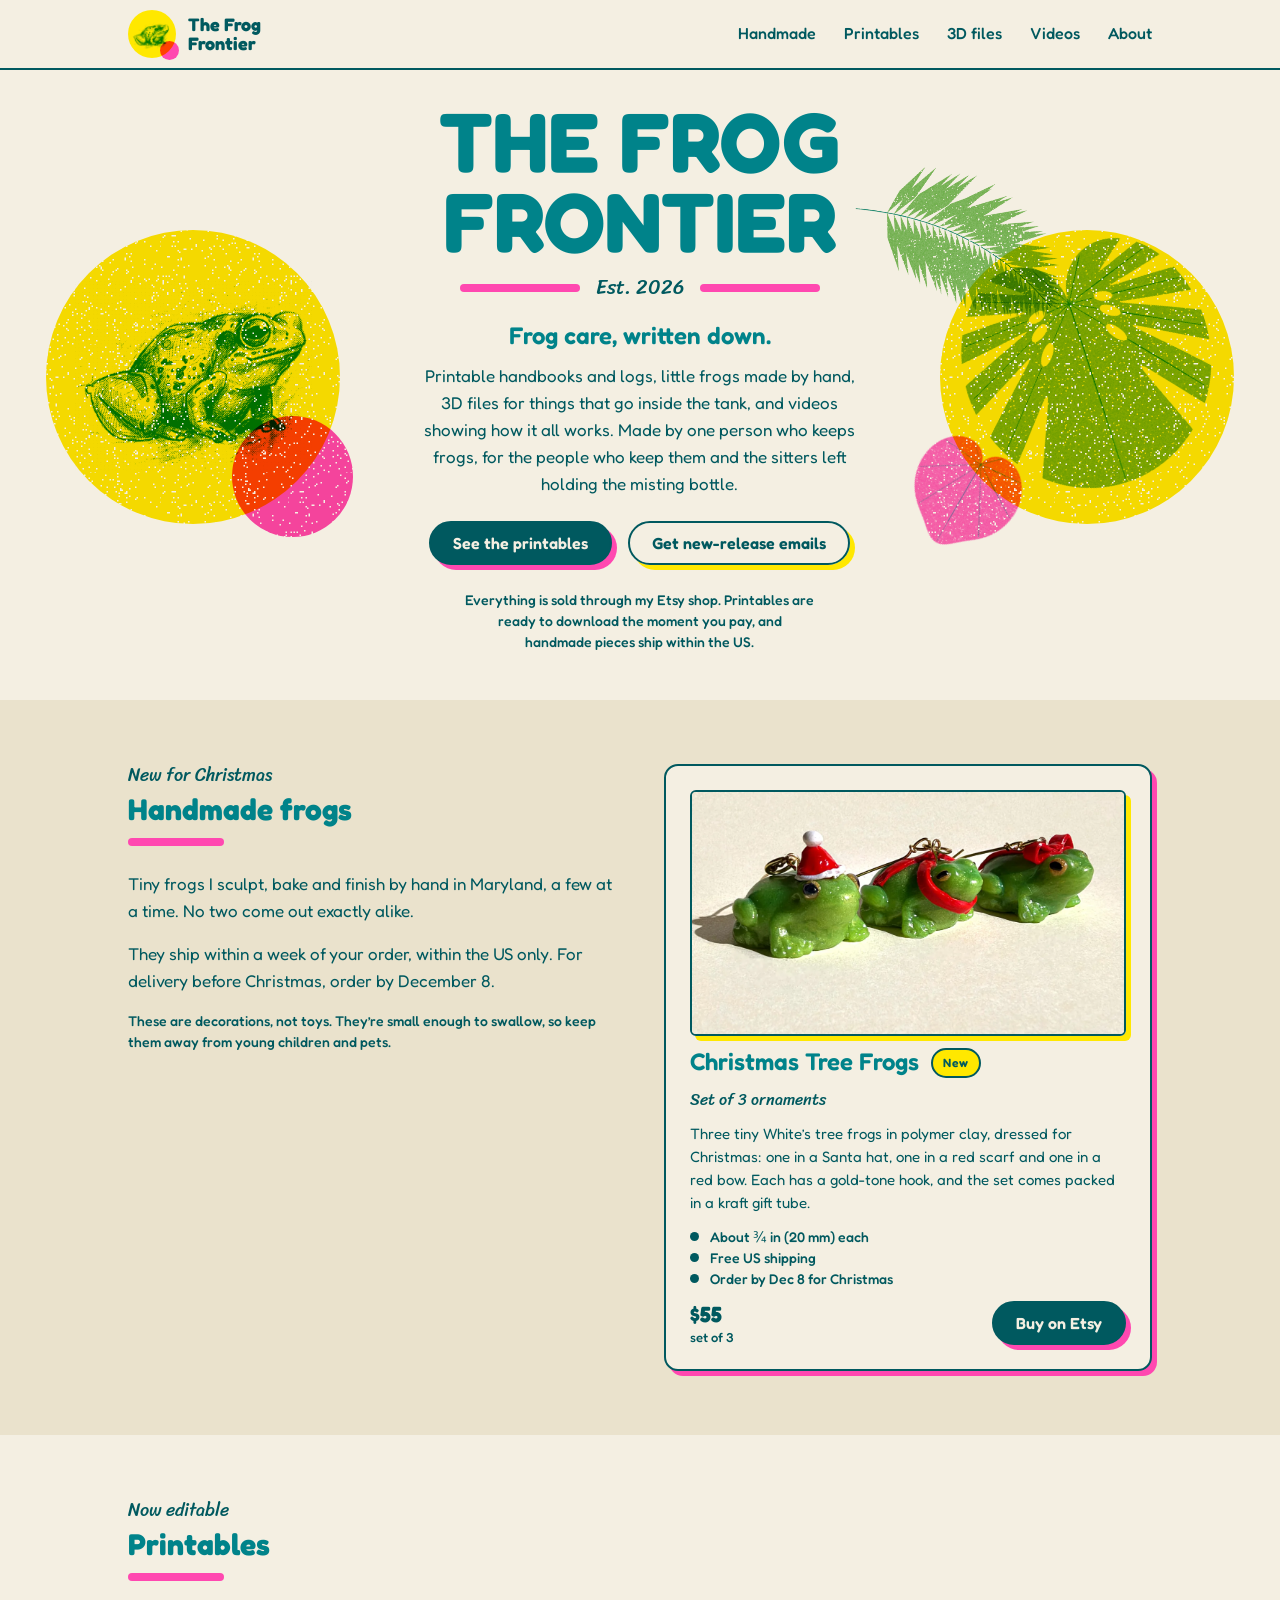
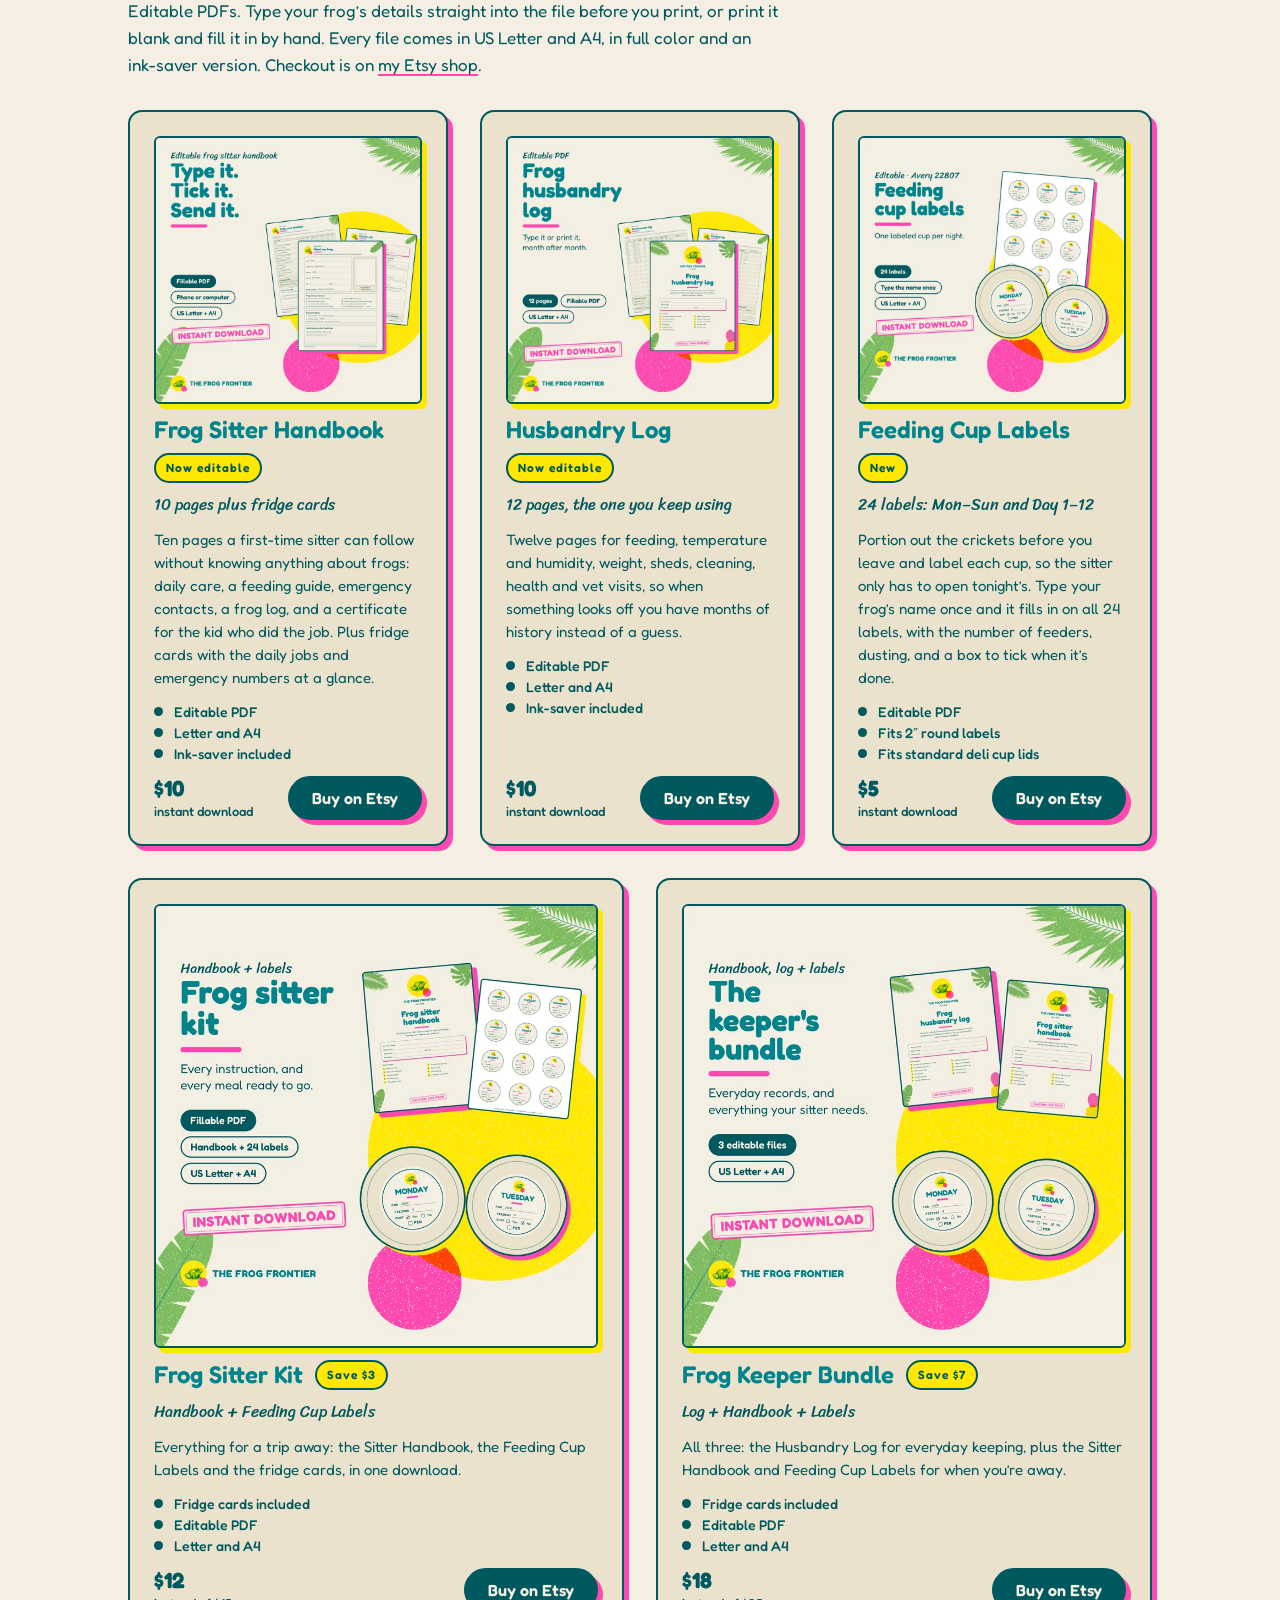
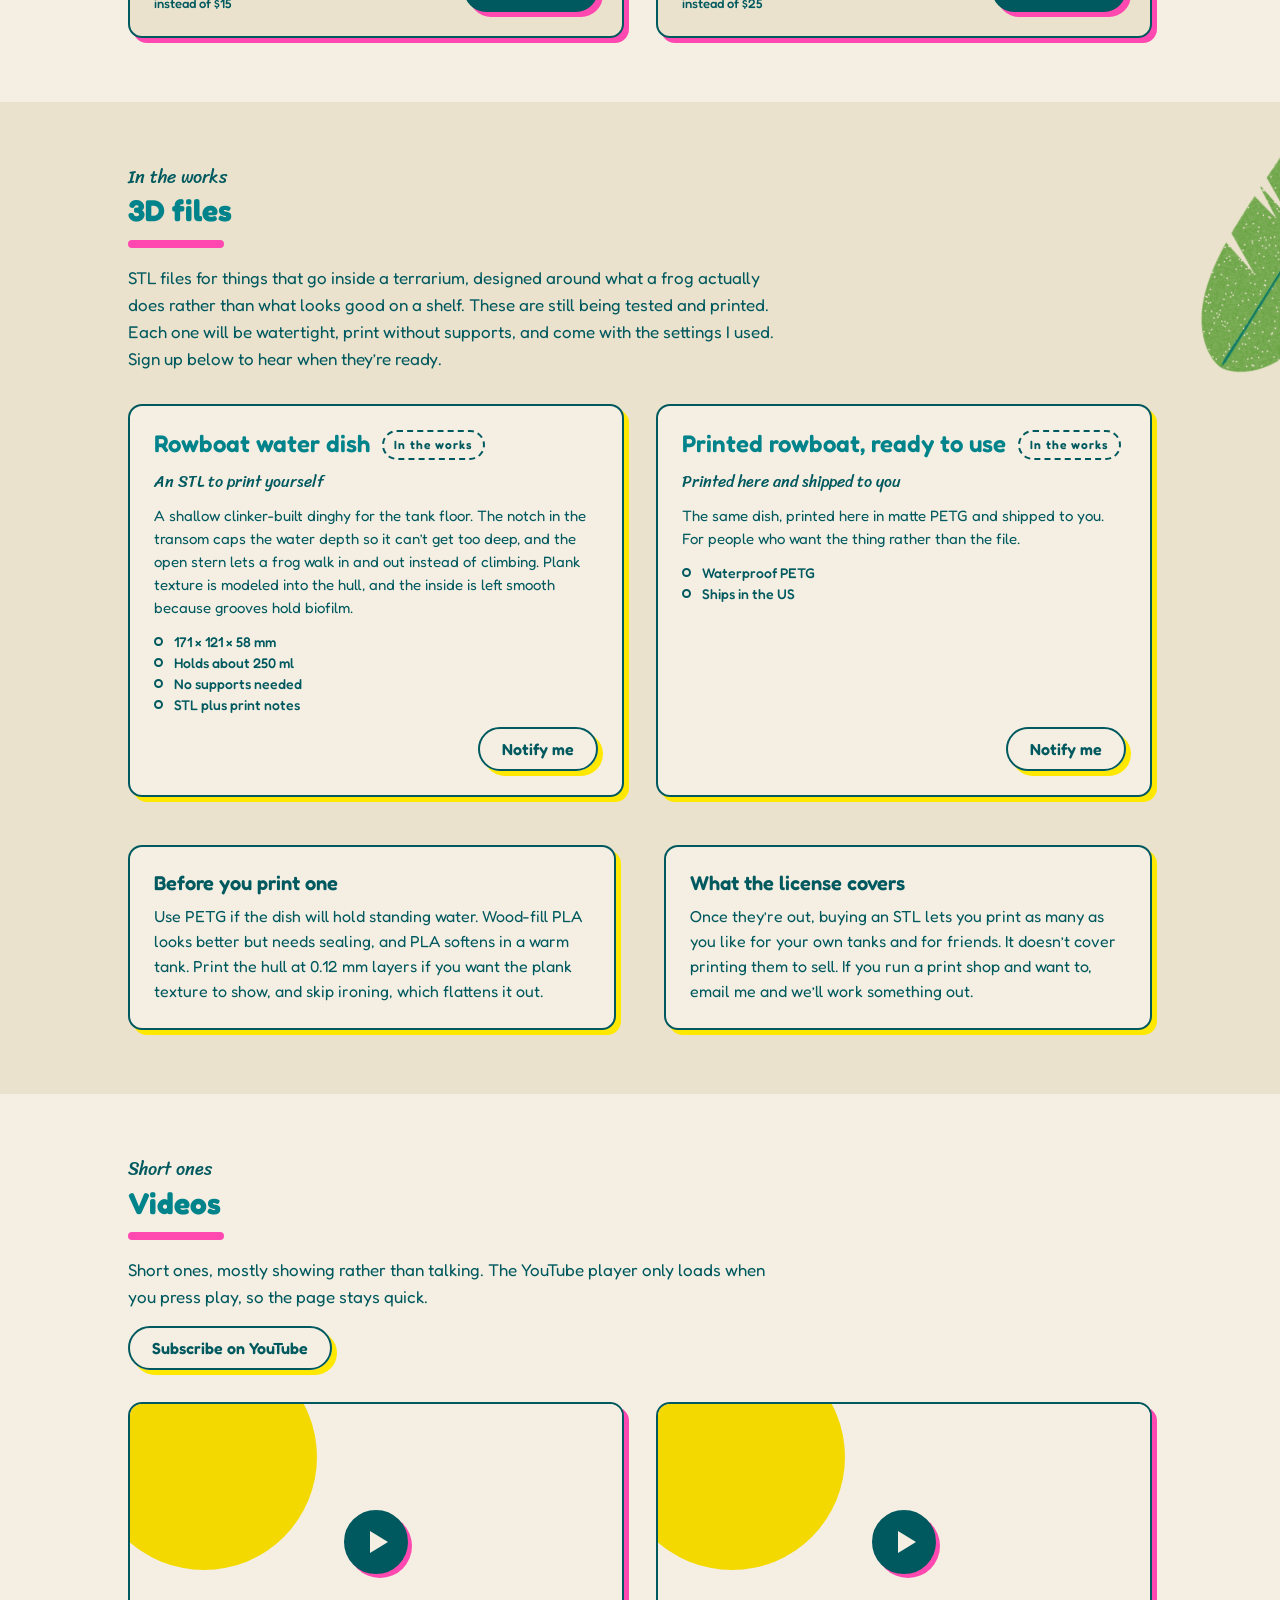
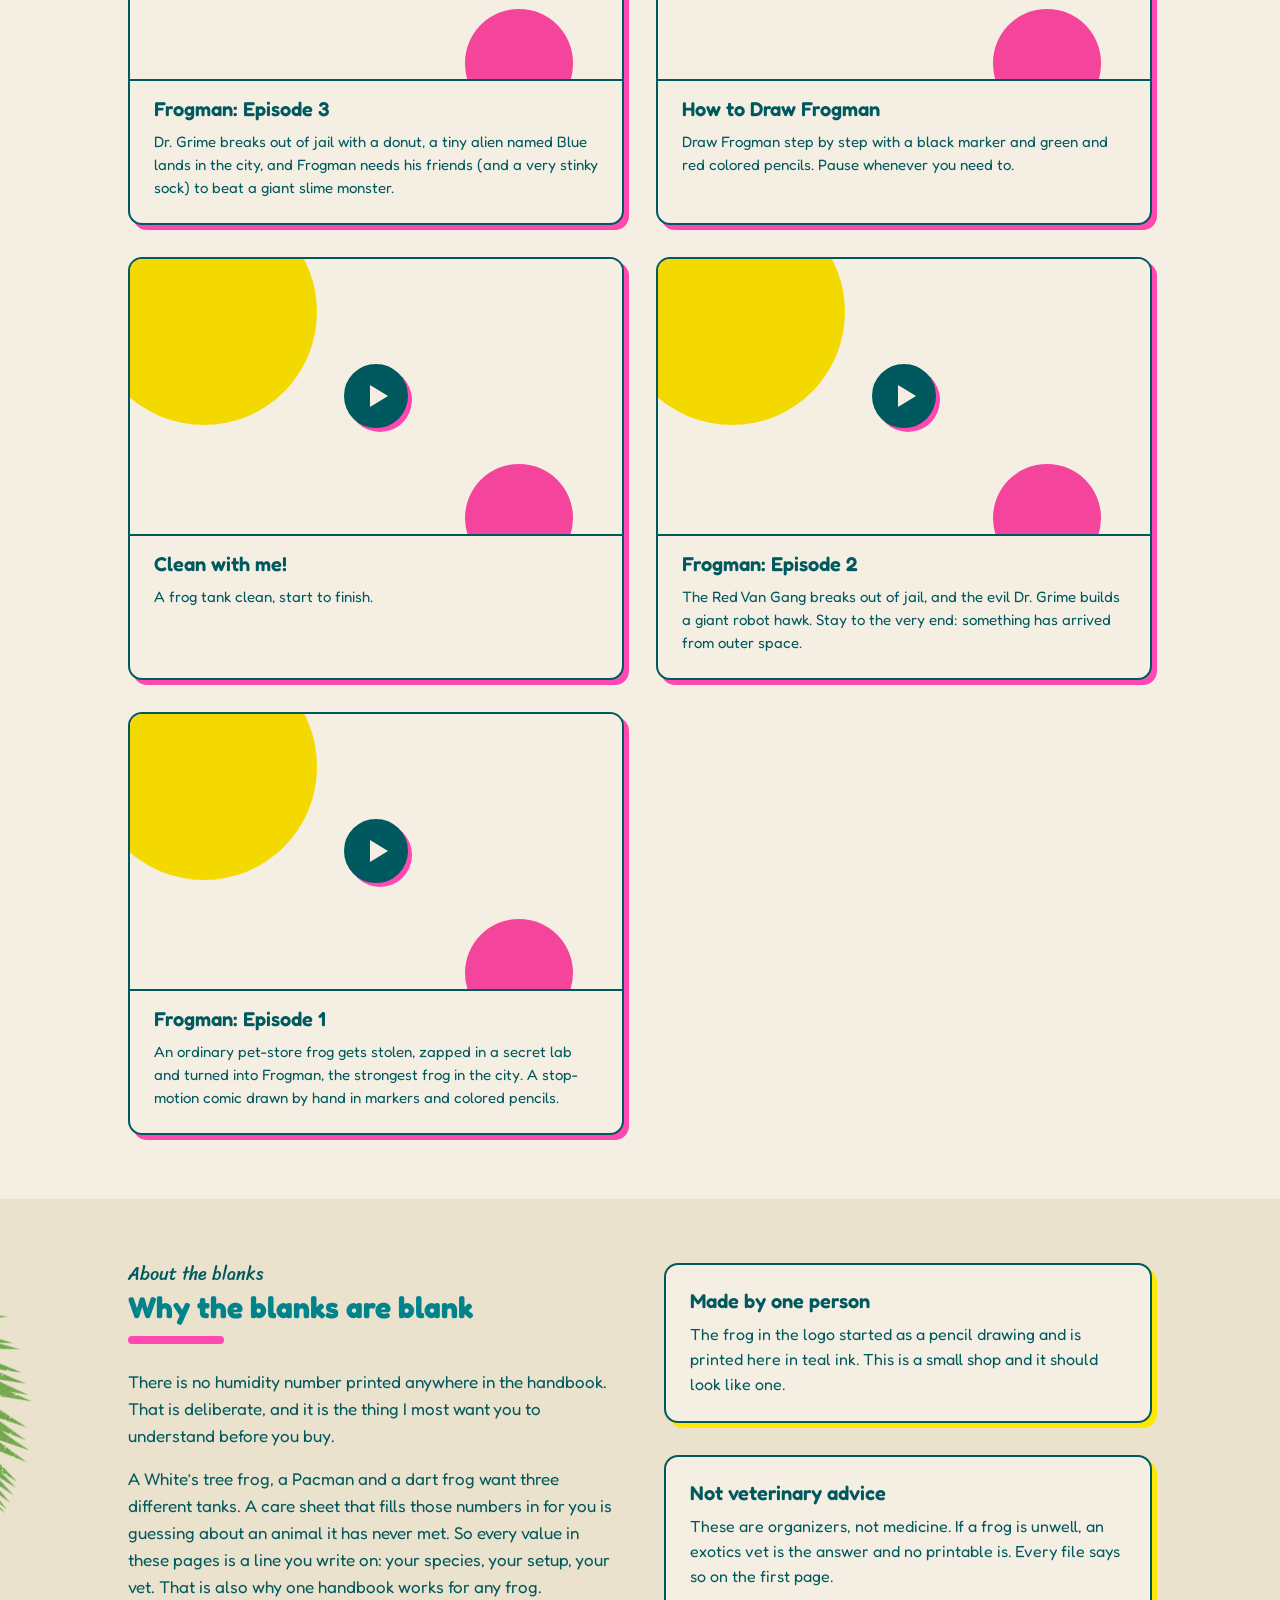
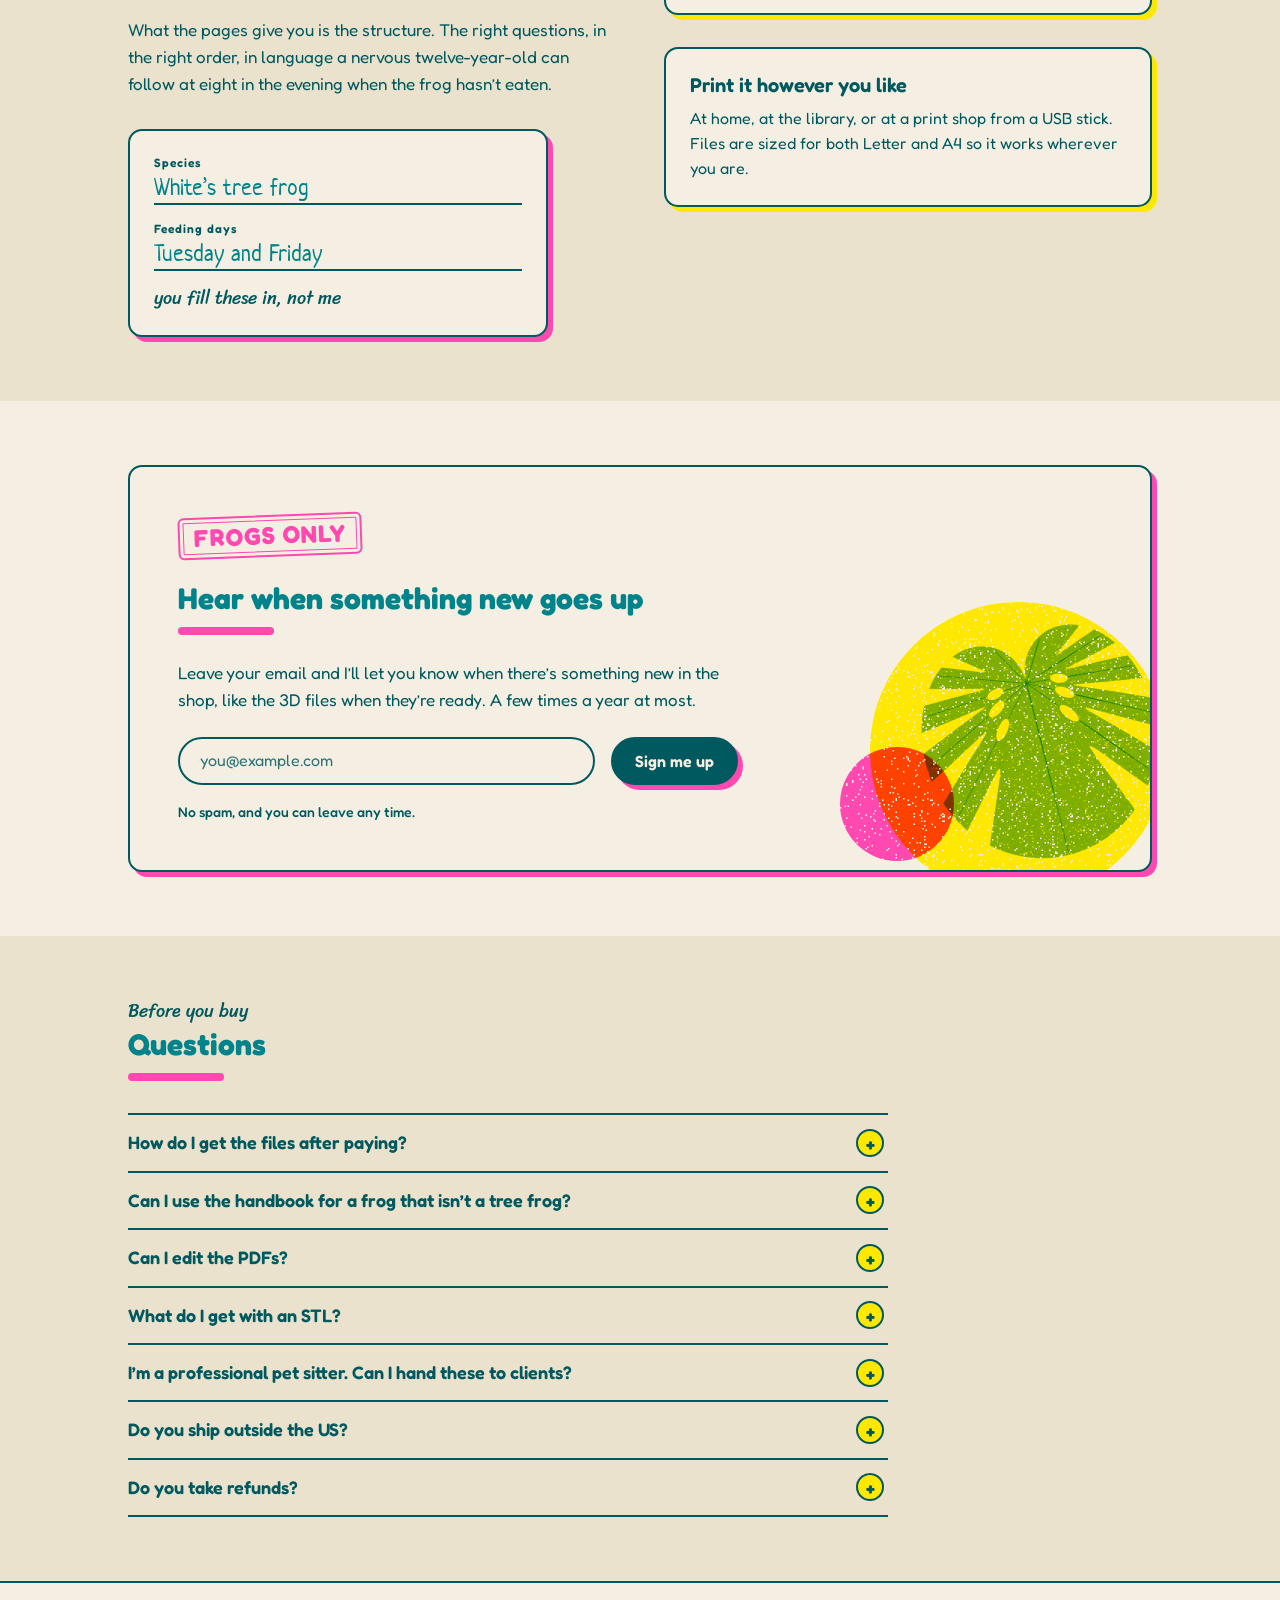
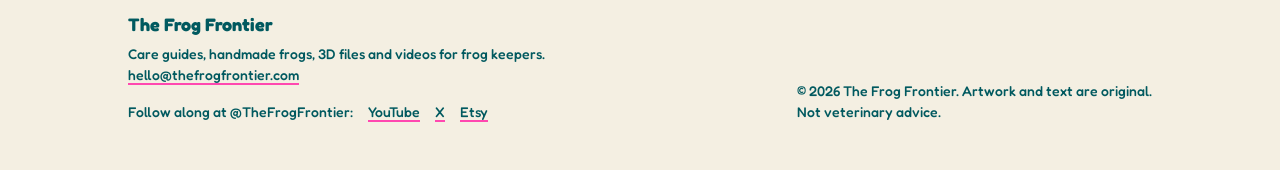
==== commit a11341f3: "Listing and video update" ====
--- a/index-standalone.html
+++ b/index-standalone.html
@@ -203,6 +203,7 @@
 .section--deep .note{background:var(--paper);}
 .section--deep .ff-card,.section--deep .sample{background:var(--paper);}
 .card__photo{display:block;width:100%;height:auto;aspect-ratio:16/9;object-fit:cover;border:2px solid var(--ink);border-radius:var(--radius-sm);box-shadow:var(--offset-yellow);}
+.card__photo--square{aspect-ratio:1/1;}
 .note p{font-size:16px;line-height:25px;}
 .stack{display:grid;gap:var(--space-8);}
 .split{display:grid;gap:var(--space-8) var(--space-12);grid-template-columns:minmax(0,1fr);}
@@ -403,18 +404,14 @@
           <a href="https://www.etsy.com/shop/TheFrogFrontier" data-link>my Etsy shop</a>.</p>
       </div>
 
-      <!-- Product photos don't exist yet, so each card shows a leaf as a stand-in,
-           as the brand kit suggests. To use a real photo, replace the <img> inside
-           ff-card__art (a cut-out on a transparent or white ground works best). -->
+      <!-- Each card's picture is its Etsy listing photo, saved square in assets/ as
+           printable-*.webp. To change one, replace that file (or point the <img> at a new one). -->
       <ul class="grid grid--products">
 
         <li>
           <article class="ff-card">
-            <div class="ff-card__art ff-grain" aria-hidden="true">
-              <span class="ff-disc ff-disc--yellow" style="height:92%"></span>
-              <span class="ff-disc ff-disc--pink" style="height:36%;right:14%;bottom:2%"></span>
-              <img src="[data-uri]" alt="" width="680" height="653" loading="lazy" style="--tilt:-12deg">
-            </div>
+            <img class="card__photo card__photo--square" src="[data-uri]" width="800" height="800" loading="lazy"
+                 alt="The Frog Sitter Handbook: pages for meeting the frog, a daily care checklist and who to call, filled in with sample details.">
             <div class="card__top">
               <h3 class="ff-card__name">Frog Sitter Handbook</h3>
               <span class="tag">Now editable</span>
@@ -438,11 +435,8 @@
 
         <li>
           <article class="ff-card">
-            <div class="ff-card__art ff-grain" aria-hidden="true">
-              <span class="ff-disc ff-disc--yellow" style="height:70%;left:12%"></span>
-              <span class="ff-disc ff-disc--pink" style="height:54%;right:10%;bottom:4%"></span>
-              <img src="[data-uri]